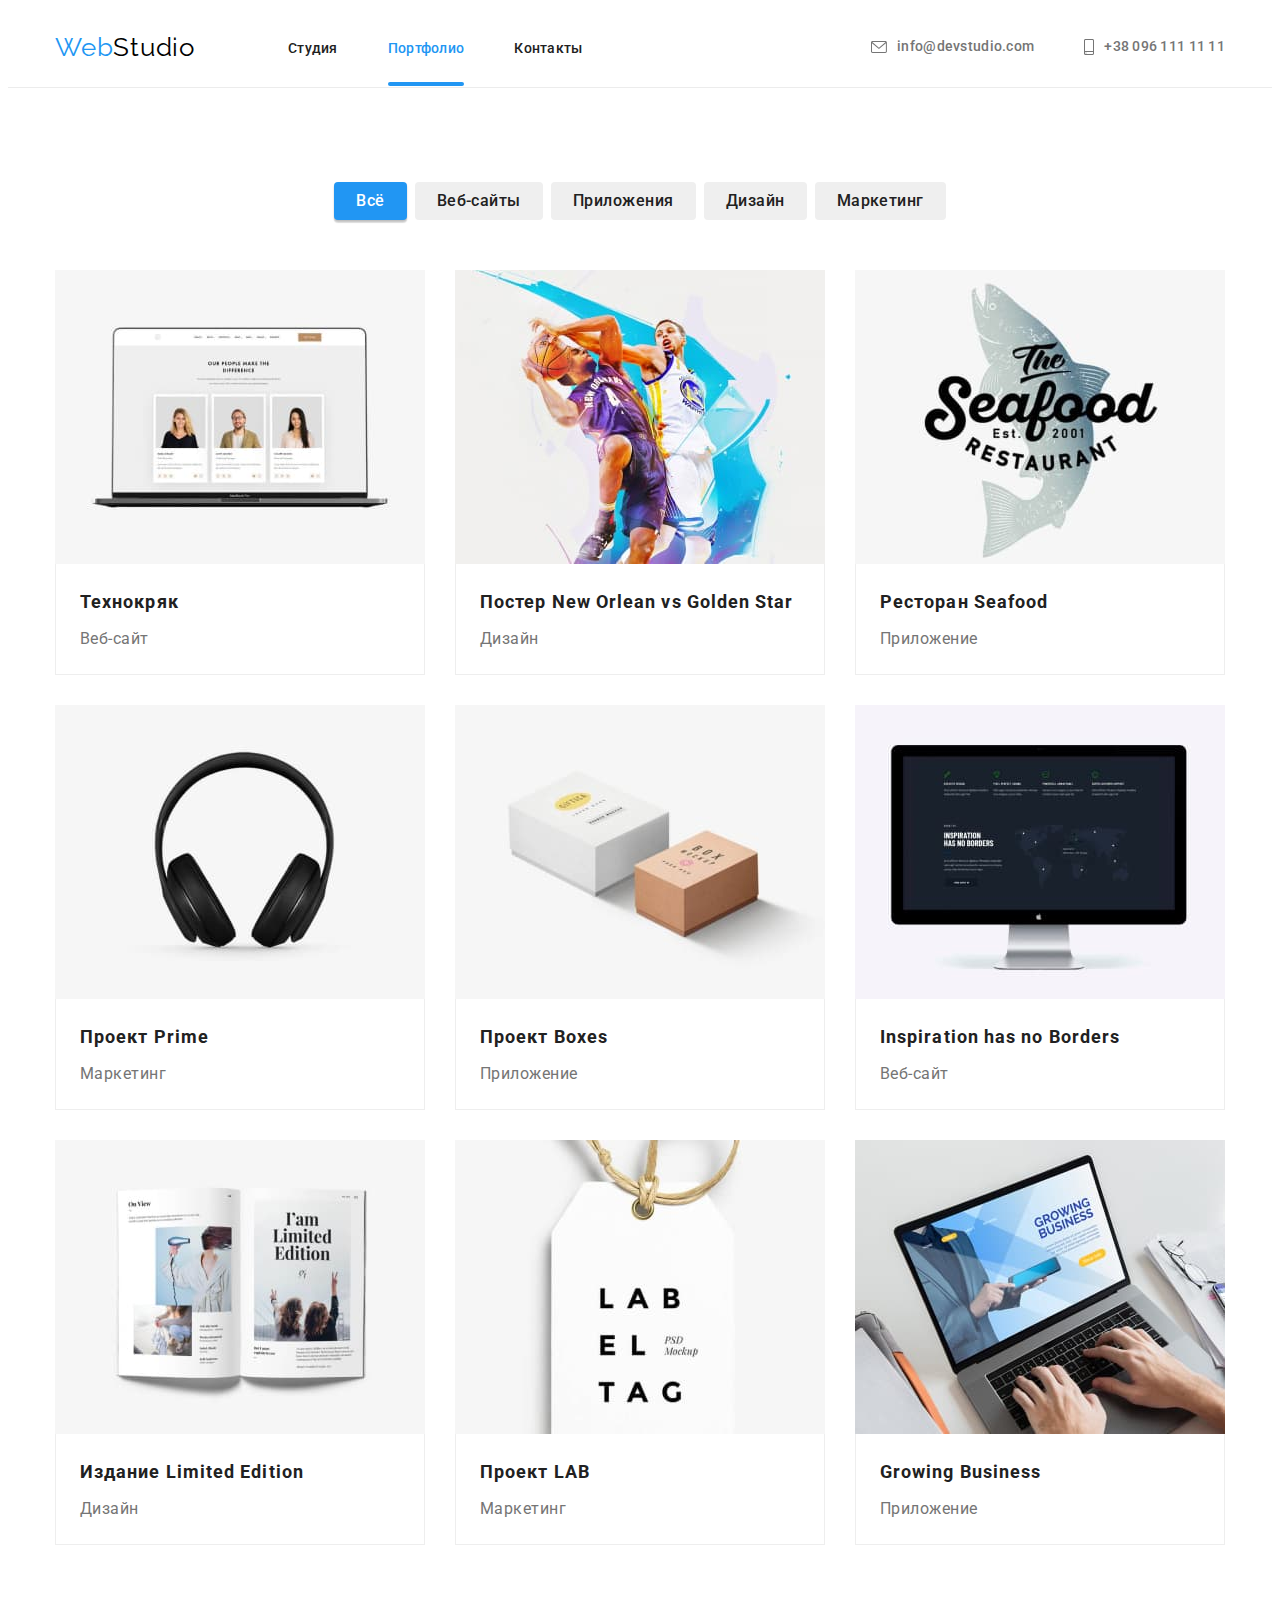
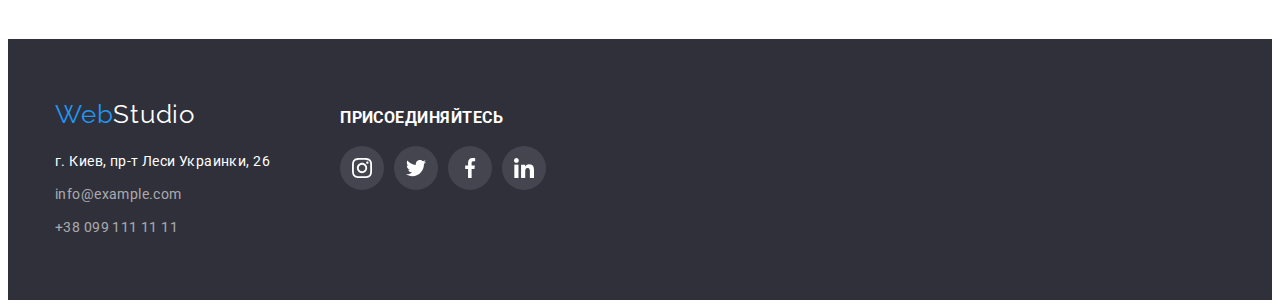
==== portfolio.html @ 41d82ba6 "add files from the previous task" ====
<!-- Вопросы легко найти введя в поиск: ????? (Всё что отмечено по другому - старые вопросы или личные комментарии)-->
<!DOCTYPE html>
<html lang="ru">
  <head>
    <meta charset="UTF-8" />
    <meta http-equiv="X-UA-Compatible" content="IE=edge" />
    <meta name="viewport" content="width=device-width, initial-scale=1.0" />
    <title>Студия</title>
    <link rel="preconnect" href="https://fonts.gstatic.com" />
    <link
      rel="stylesheet"
      href="https://fonts.googleapis.com/css2?family=Raleway:wght@700&family=Roboto:wght@400;500;700;900&display=swap"
    />
    <link
      rel="stylesheet"
      href="https://cdnjs.cloudflare.com/ajax/libs/modern-normalize/1.1.0/modern-normalize.min.css"
      integrity="sha512-wpPYUAdjBVSE4KJnH1VR1HeZfpl1ub8YT/NKx4PuQ5NmX2tKuGu6U/JRp5y+Y8XG2tV+wKQpNHVUX03MfMFn9Q=="
      crossorigin="anonymous"
      referrerpolicy="no-referrer"
    />
    <link rel="stylesheet" href="./css/styles.css" />
  </head>
  <body>
    <!-- header -->
    <header class="header">
      <div class="header-container container">
        <a class="logo" href="./index.html">Web<span class="logo-accent-header">Studio</span> </a>
        <!-- !!!Лого вне nav потому что в hw-08 nav будет скрыт display non!!! -->
        <nav class="nav">
          <ul class="list-nav-header">
            <li class="list-nav-header-item">
              <a class="link list-nav-header-item-link" href="./index.html">Студия</a>
            </li>
            <li class="list-nav-header-item">
              <a class="link list-nav-header-item-link current" href="./portfolio.html"
                >Портфолио</a
              >
            </li>
            <li class="list-nav-header-item">
              <a class="link list-nav-header-item-link" href="">Контакты</a>
            </li>
          </ul>
        </nav>
        <ul class="list-contacts-header">
          <li class="list-contacts-header-item">
            <a class="link list-contacts-header-item-link" href="mailto:info@devstudio.com">
              <svg class="envelope">
                <use href="./images/icons/icons.svg#icon-envelope"></use>
              </svg>
              info@devstudio.com</a
            >
          </li>
          <li class="list-contacts-header-item">
            <a class="link list-contacts-header-item-link" href="tel:+380961111111">
              <svg class="smartphone">
                <use href="./images/icons/icons.svg#icon-smartphone"></use>
              </svg>
              +38 096 111 11 11</a
            >
          </li>
        </ul>
      </div>
    </header>
    <!-- maim -->
    <main class="main">
      <!-- examples -->
      <section class="section-examples">
        <div class="container">
          <h2 class="title-section title-section-examples visually-hidden">Меню видов работ</h2>
          <ul class="list-section-examples-button">
            <li class="list-section-examples-button-item">
              <button class="button-section-examples current" type="button">Всё</button>
            </li>
            <li class="list-section-examples-button-item">
              <button class="button-section-examples" type="button">Веб-сайты</button>
            </li>
            <li class="list-section-examples-button-item">
              <button class="button-section-examples" type="button">Приложения</button>
            </li>
            <li class="list-section-examples-button-item">
              <button class="button-section-examples" type="button">Дизайн</button>
            </li>
            <li class="list-section-examples-button-item">
              <button class="button-section-examples" type="button">Маркетинг</button>
            </li>
          </ul>
          <ul class="list-section-examples-example">
            <li class="list-section-examples-example-item">
              <a class="list-section-examples-example-item-link" href="">
                <div class="list-section-examples-example-item-box-image">
                  <img
                    src="./images/portfolio.html/examples/tekhnokryak.jpg"
                    alt="Веб-сайт Технокряк открыт на ноутбуке"
                    width="370"
                    height="294"
                  />
                  <p class="list-section-examples-example-item-box-overlay-text">
                    Технокряк это современная площадка распространения коронавируса. Компании
                    используют эту платформу для цифрового шпионажа и атак на защищённые сервера
                    конкурентов.
                  </p>
                </div>
                <div class="list-section-examples-example-item-text">
                  <h3 class="list-section-examples-example-item-title">Технокряк</h3>
                  <p class="list-section-examples-example-item-description">Веб-сайт</p>
                </div>
              </a>
            </li>
            <li class="list-section-examples-example-item">
              <a class="list-section-examples-example-item-link" href="">
                <div class="list-section-examples-example-item-box-image">
                  <img
                    src="./images/portfolio.html/examples/poster-new-orlean-vs-golden-star.jpg"
                    alt="На постере изображены два играющих баскетболиста"
                    width="370"
                    height="294"
                  />
                  <p class="list-section-examples-example-item-box-overlay-text">
                    Технокряк это современная площадка распространения коронавируса. Компании
                    используют эту платформу для цифрового шпионажа и атак на защищённые сервера
                    конкурентов.
                  </p>
                </div>
                <div class="list-section-examples-example-item-text">
                  <h3 class="list-section-examples-example-item-title">
                    Постер New Orlean vs Golden Star
                  </h3>
                  <p class="list-section-examples-example-item-description">Дизайн</p>
                </div>
              </a>
            </li>
            <li class="list-section-examples-example-item">
              <a class="list-section-examples-example-item-link" href="">
                <div class="list-section-examples-example-item-box-image">
                  <img
                    src="./images/portfolio.html/examples/restoran-seafood.jpg"
                    alt="Логотип ресторана Seafood"
                    width="370"
                    height="294"
                  />
                  <p class="list-section-examples-example-item-box-overlay-text">
                    Технокряк это современная площадка распространения коронавируса. Компании
                    используют эту платформу для цифрового шпионажа и атак на защищённые сервера
                    конкурентов.
                  </p>
                </div>
                <div class="list-section-examples-example-item-text">
                  <h3 class="list-section-examples-example-item-title">Ресторан Seafood</h3>
                  <p class="list-section-examples-example-item-description">Приложение</p>
                </div>
              </a>
            </li>
            <li class="list-section-examples-example-item">
              <a class="list-section-examples-example-item-link" href="">
                <div class="list-section-examples-example-item-box-image">
                  <img
                    src="./images/portfolio.html/examples/proekt-prime.jpg"
                    alt="На логотипе изображены полнооазмерные наушники чёрного цвета "
                    width="370"
                    height="294"
                  />
                  <p class="list-section-examples-example-item-box-overlay-text">
                    Технокряк это современная площадка распространения коронавируса. Компании
                    используют эту платформу для цифрового шпионажа и атак на защищённые сервера
                    конкурентов.
                  </p>
                </div>
                <div class="list-section-examples-example-item-text">
                  <h3 class="list-section-examples-example-item-title">Проект Prime</h3>
                  <p class="list-section-examples-example-item-description">Маркетинг</p>
                </div>
              </a>
            </li>
            <li class="list-section-examples-example-item">
              <a class="list-section-examples-example-item-link" href="">
                <div class="list-section-examples-example-item-box-image">
                  <img
                    src="./images/portfolio.html/examples/proekt-boxes.jpg"
                    alt="На логотипе изображены две коробки с названем проекта"
                    width="370"
                    height="294"
                  />
                  <p class="list-section-examples-example-item-box-overlay-text">
                    Технокряк это современная площадка распространения коронавируса. Компании
                    используют эту платформу для цифрового шпионажа и атак на защищённые сервера
                    конкурентов.
                  </p>
                </div>
                <div class="list-section-examples-example-item-text">
                  <h3 class="list-section-examples-example-item-title">Проект Boxes</h3>
                  <p class="list-section-examples-example-item-description">Приложение</p>
                </div>
              </a>
            </li>
            <li class="list-section-examples-example-item">
              <a class="list-section-examples-example-item-link" href="">
                <div class="list-section-examples-example-item-box-image">
                  <img
                    src="./images/portfolio.html/examples/inspiration-has-no-borders.jpg"
                    alt="веб-сайт открыт на большом мониторе"
                    width="370"
                    height="294"
                  />
                  <p class="list-section-examples-example-item-box-overlay-text">
                    Технокряк это современная площадка распространения коронавируса. Компании
                    используют эту платформу для цифрового шпионажа и атак на защищённые сервера
                    конкурентов.
                  </p>
                </div>
                <div class="list-section-examples-example-item-text">
                  <h3 class="list-section-examples-example-item-title">
                    Inspiration has no Borders
                  </h3>
                  <p class="list-section-examples-example-item-description">Веб-сайт</p>
                </div>
              </a>
            </li>
            <li class="list-section-examples-example-item">
              <a class="list-section-examples-example-item-link" href="">
                <div class="list-section-examples-example-item-box-image">
                  <img
                    src="./images/portfolio.html/examples/izdaniye-limited-edition.jpg"
                    alt="фотография раскрытого журнала"
                    width="370"
                    height="294"
                  />
                  <p class="list-section-examples-example-item-box-overlay-text">
                    Технокряк это современная площадка распространения коронавируса. Компании
                    используют эту платформу для цифрового шпионажа и атак на защищённые сервера
                    конкурентов.
                  </p>
                </div>
                <div class="list-section-examples-example-item-text">
                  <h3 class="list-section-examples-example-item-title">Издание Limited Edition</h3>
                  <p class="list-section-examples-example-item-description">Дизайн</p>
                </div>
              </a>
            </li>
            <li class="list-section-examples-example-item">
              <a class="list-section-examples-example-item-link" href="">
                <div class="list-section-examples-example-item-box-image">
                  <img
                    src="./images/portfolio.html/examples/proekt-lab.jpg"
                    alt="логотип проекта на бирке"
                    width="370"
                    height="294"
                  />
                  <p class="list-section-examples-example-item-box-overlay-text">
                    Технокряк это современная площадка распространения коронавируса. Компании
                    используют эту платформу для цифрового шпионажа и атак на защищённые сервера
                    конкурентов.
                  </p>
                </div>
                <div class="list-section-examples-example-item-text">
                  <h3 class="list-section-examples-example-item-title">Проект LAB</h3>
                  <p class="list-section-examples-example-item-description">Маркетинг</p>
                </div>
              </a>
            </li>
            <li class="list-section-examples-example-item">
              <a class="list-section-examples-example-item-link" href="">
                <div class="list-section-examples-example-item-box-image">
                  <img
                    src="./images/portfolio.html/examples/growing-business.jpg"
                    alt="человек работает в приложении на ноутбуке"
                    width="370"
                    height="294"
                  />
                  <p class="list-section-examples-example-item-box-overlay-text">
                    Технокряк это современная площадка распространения коронавируса. Компании
                    используют эту платформу для цифрового шпионажа и атак на защищённые сервера
                    конкурентов.
                  </p>
                </div>
                <div class="list-section-examples-example-item-text">
                  <h3 class="list-section-examples-example-item-title">Growing Business</h3>
                  <p class="list-section-examples-example-item-description">Приложение</p>
                </div>
              </a>
            </li>
          </ul>
        </div>
      </section>
    </main>
    <!-- footer -->
    <footer class="footer">
      <div class="footer-container container">
        <div class="footer-logo-adrress">
          <a class="logo link" href="./index.html"
            >Web<span class="logo-accent-footer">Studio</span></a
          >
          <address class="address">
            <ul class="list-address">
              <li class="list-address-item">
                <a
                  class="link link-contacts-footer-address"
                  href="https://goo.gl/maps/VducrsW37EZ99G4x5"
                  target="_blank"
                  rel="noopener noreferrer"
                  >г. Киев, пр-т Леси Украинки, 26</a
                >
                <!-- Prettier неудобно разрывает теги (например </a> на двух предыдущих строчках). Так и должно быть или лучше изменить настройки самого Prettier? -->
              </li>
              <li class="list-address-item">
                <a class="link link-contacts-footer" href="mailto:info@example.com"
                  >info@example.com</a
                >
              </li>
              <li class="list-address-item">
                <a class="link link-contacts-footer" href="tel:+380991111111">+38 099 111 11 11</a>
              </li>
            </ul>
          </address>
        </div>
        <div class="footer-join">
          <p class="footer-join-title">присоединяйтесь</p>
          <ul class="footer-join-list-link-social">
            <li class="footer-join-list-link-social-item">
              <a class="footer-join-list-link-social-link" href="">
                <svg class="footer-join-list-link-social-icon footer-join-icon-instagram">
                  <use href="./images/icons/icons.svg#icon-instagram"></use>
                </svg>
              </a>
            </li>
            <li class="footer-join-list-link-social-item">
              <a class="footer-join-list-link-social-link" href="">
                <svg class="footer-join-list-link-social-icon footer-join-icon-twitter">
                  <use href="./images/icons/icons.svg#icon-twitter"></use>
                </svg>
              </a>
            </li>
            <li class="footer-join-list-link-social-item">
              <a class="footer-join-list-link-social-link" href="">
                <svg class="footer-join-list-link-social-icon footer-join-icon-facebook">
                  <use href="./images/icons/icons.svg#icon-facebook"></use>
                </svg>
              </a>
            </li>
            <li class="footer-join-list-link-social-item">
              <a class="footer-join-list-link-social-link" href="">
                <svg class="footer-join-list-link-social-icon footer-join-icon-linkedin">
                  <use href="./images/icons/icons.svg#icon-linkedin"></use>
                </svg>
              </a>
            </li>
          </ul>
        </div>
      </div>
    </footer>
  </body>
</html>
<!-- Q&A history -->
---- css/styles.css ----
/* Вопросы легко найти введя в поиск: ????? (Всё что отмечено по другому - старые вопросы или личные комментарии) */
:root {
  --font-family-primary: 'Roboto', sans-serif;
  --font-family-secondary: 'Raleway', sans-serif;
  --color-main: #757575;
  --color-white-primary: #ffffff;
  --color-white-secondary: rgba(255, 255, 255, 0.6);
  --color-dark-primary: #212121;
  --color-accent-primary: #2196f3;
  --color-accent-secondary: #000000;
  --color-background-primary: #2f303a;
  --color-background-secondary: #f5f4fa;
  --color-icon-primary: #afb1b8;
  --color-overlay-primary: rgba(47, 48, 58, 0.4);
  --color-overlay-secondary: rgba(47, 48, 58, 0.8);
  --color-overlay-example-card: rgba(33, 150, 243, 0.9);
  --shadow-section-examples-example-item: 0px 1px 1px rgba(0, 0, 0, 0.12),
    0px 4px 4px rgba(0, 0, 0, 0.06), 1px 4px 6px rgba(0, 0, 0, 0.16);
  --shadow-section-examples-example-item-hover: 0px 1px 1px rgba(0, 0, 0, 0.12),
    0px 4px 4px rgba(0, 0, 0, 0.06), 1px 4px 6px rgba(0, 0, 0, 0.16);
  --shadow-section-hero-button: 0px 3px 1px rgba(0, 0, 0, 0.1), 0px 1px 2px rgba(0, 0, 0, 0.08),
    0px 2px 2px rgba(0, 0, 0, 0.12);
  --shadow-modal: 0px 1px 3px rgba(0, 0, 0, 0.12), 0px 1px 1px rgba(0, 0, 0, 0.14),
    0px 2px 1px rgba(0, 0, 0, 0.2);
  --timing-function: cubic-bezier(0.4, 0, 0.2, 1);
}
/* body */
body {
  font-family: var(--font-family-primary), sans-serif;
  color: var(--color-main);
  background-color: var(--color-white-primary);
}
*,
*::before,
*::after {
  box-sizing: border-box;
}
h1,
h2,
h3,
h4,
h5,
h6,
p {
  margin-top: 0;
  margin-bottom: 0;
}
a {
  text-decoration: none;
}
ul,
ol {
  list-style: none;
  margin: 0;
  padding: 0;
}
img {
  display: block;
}
.link {
  text-decoration: none;
  color: inherit;
}

.list {
  list-style: none;
}
.visually-hidden {
  position: absolute;
  width: 1px;
  height: 1px;
  margin: -1px;
  border: 0;
  padding: 0;

  white-space: nowrap;
  clip-path: inset(100%);
  clip: rect(0 0 0 0);
  overflow: hidden;
}
.container {
  width: 1200px;
  padding-left: 15px;
  padding-right: 15px;
  /* padding: 0 15px; */
  margin-left: auto;
  margin-right: auto;
  /* margin: 0 auto; */
}

/* header */
.header {
  border-bottom: 1px solid #ececec;
  padding-top: 24px;
  padding-bottom: 24px;
}
.header-container {
  display: flex;
  align-items: center;
}

.logo {
  font-family: var(--font-family-secondary);
  font-size: 26px;
  line-height: 1.19;
  letter-spacing: 0.03em;
  color: var(--color-accent-primary);
}
.logo-accent-header {
  color: var(--color-accent-secondary);
}
.header .logo {
  margin-right: 93px;
}
.nav {
  display: flex;
  align-items: center;
}
.list-nav-header {
  display: flex;
}
.list-nav-header-item {
  position: relative;
}
.list-nav-header-item:not(:last-child) {
  margin-right: 50px;
}
.list-nav-header-item-link {
  font-weight: 500;
  font-size: 14px;
  line-height: 1.14;
  letter-spacing: 0.02em;
  color: var(--color-dark-primary);
  transition: color 250ms var(--timing-function);
}
.list-nav-header-item-link:hover,
.list-nav-header-item-link:focus,
.list-nav-header-item-link.current {
  color: var(--color-accent-primary);
  transition: color 250ms var(--timing-function);
}
.list-nav-header-item-link.current::after {
  content: '';
  display: block;
  justify-content: center;
  position: absolute;
  top: 44px;
  width: 100%;
  height: 4px;
  border-radius: 2px;
  background-color: var(--color-accent-primary);
}
.list-contacts-header {
  display: flex;
  margin-left: auto;
}
.list-contacts-header-item:not(:last-child) {
  margin-right: 50px;
}
.list-contacts-header-item-link {
  display: flex;
  align-items: center;
  font-weight: 500;
  font-size: 14px;
  line-height: 1.14;
  letter-spacing: 0.02em;
  color: var(--color-main);
  transition: color 250ms var(--timing-function);
}
.list-contacts-header-item-link:hover,
.list-contacts-header-item-link:focus,
.list-contacts-header-item-link:hover,
.list-contacts-header-item-link:focus {
  color: var(--color-accent-primary);
  transition: color 250ms var(--timing-function);
}
.envelope {
  width: 16px;
  height: 12px;
  margin-right: 10px;
  fill: var(--color-main);
  transition: fill 250ms var(--timing-function);
}
.smartphone {
  width: 10px;
  height: 16px;
  margin-right: 10px;
  color: var(--color-main);
  fill: var(--color-main);
  transition: fill 250ms var(--timing-function);
}
.list-contacts-header-item-link:hover .envelope,
.list-contacts-header-item-link:focus .envelope,
.list-contacts-header-item-link:hover .smartphone,
.list-contacts-header-item-link:focus .smartphone {
  fill: var(--color-accent-primary);
  transition: color 250ms var(--timing-function);
}

/* main */
/* hero */
.section-hero {
  background-color: var(--color-background-primary);
  max-width: 1600px;
  margin: 0 auto;
  padding: 200px 0;
  text-align: center;

  background-size: cover;
  background-position: center;
  background-repeat: no-repeat;
  background-image: linear-gradient(var(--color-overlay-primary), var(--color-overlay-primary)),
    url(../images/index.html/hero/hero-background.jpg);
}
.title-section-hero {
  font-weight: 900;
  font-size: 44px;
  line-height: 1.36;
  letter-spacing: 0.06em;
  text-transform: uppercase;
  /*   text-align: center; */
  color: var(--color-white-primary);
  width: 696px;
  text-align: center;
  margin: 0 auto;
  margin-bottom: 30px;
}
.button-section-hero {
  font-family: inherit;
  font-weight: 700;
  font-size: 16px;
  line-height: 1.88;
  letter-spacing: 0.06em;
  background-color: var(--color-accent-primary);
  color: var(--color-white-primary);
  cursor: pointer;
  border: none;
  border-radius: 4px;
  padding: 10px 32px;
  box-shadow: var(--shadow-section-hero-button);
  border-radius: 4px;
}
/* advantages */
.section-advantages {
  padding: 94px 0;
}
.list-section-advantages {
  display: flex;
}
.list-section-advantages-item {
  width: 270px;
}
.list-section-advantages-item:not(:last-child) {
  margin-right: 30px;
}
.list-section-advantages-item-icon-background {
  display: flex;
  justify-content: center;
  align-items: center;
  height: 120px;
  margin-bottom: 30px;
  background-color: var(--color-background-secondary);
  border-radius: 4px;
}
.list-section-advantages-item-icon {
  width: 70px;
  height: 70px;
}
.list-section-advantages-item-title {
  font-size: 14px;
  /* !!! Возможно нужно будет вписать font-weight после сброса !!!*/
  line-height: 1.14;
  text-transform: uppercase;
  color: var(--color-dark-primary);
  margin-bottom: 10px;
}
.list-section-advantages-item-description {
  font-size: 14px;
  line-height: 1.71;
  letter-spacing: 0.03em;
  color: var(--color-main);
}
/* activities */
.section-activities {
  padding-bottom: 94px;
}
.title-section {
  font-weight: 700;
  font-size: 36px;
  line-height: 1.17;
  letter-spacing: 0.03em;
  color: var(--color-dark-primary);
  text-align: center;
  margin-bottom: 50px;
}
.list-section-activities {
  display: flex;
  justify-content: center;
}
.list-section-activities-item {
  position: relative;
}
.list-section-activities-item:not(:last-child) {
  margin-right: 30px;
}
.activities-description {
  position: absolute;
  bottom: 0;
  width: 100%;
  height: 70px;
  background-color: var(--color-overlay-secondary);
}
.activities-title {
  padding-top: 27px;
  padding-bottom: 27px;
  font-weight: 700;
  line-height: 1.14;
  text-align: center;
  letter-spacing: 0.03em;
  text-transform: uppercase;
  color: var(--color-white-primary);
}
/* team */
.section-team {
  padding: 94px 0;
  background-color: var(--color-background-secondary);
}
.list-section-team {
  display: flex;
}
.list-section-team-item {
  background: #ffffff;
  box-shadow: 0px 1px 3px rgba(0, 0, 0, 0.12), 0px 1px 1px rgba(0, 0, 0, 0.14),
    0px 2px 1px rgba(0, 0, 0, 0.2);
  border-radius: 0px 0px 4px 4px;
}
.list-section-team-item:not(:last-child) {
  margin-right: 30px;
}
.list-section-team-item-text {
  text-align: center;
  padding: 30px 32px;
}
.list-section-team-item-title {
  font-weight: 500;
  font-size: 16px;
  line-height: 1.19;
  letter-spacing: 0.03em;
  color: var(--color-dark-primary);
  margin-bottom: 10px;
}
.list-section-team-item-description {
  line-height: 1.19;
  font-size: 14px;
  letter-spacing: 0.03em;
  margin-bottom: 16px;
}
.list-link-social {
  display: flex;
  justify-content: center;
  align-items: center;
}
.link-social {
  display: flex;
  justify-content: center;
  align-items: center;
  width: 44px;
  height: 44px;
  border-radius: 50%;
  fill: var(--color-icon-primary);
  transition: fill 250ms var(--timing-function), background-color 250ms var(--timing-function);
}
.link-social:hover,
.link-social:focus {
  fill: var(--color-white-primary);
  background-color: var(--color-accent-primary);
  transition: color 250ms var(--timing-function);
}
.link-social-item:not(:last-child) {
  margin-right: 10px;
}
/* сlients */
.section-clients {
  padding-top: 94px;
  padding-bottom: 94px;
}
.list-section-сlients {
  display: flex;
  justify-content: space-between;
  align-items: center;
}
.list-section-сlients-item {
  width: 170px;
  height: 92px;
}
.list-section-сlients-item-link {
  display: flex;
  align-items: center;
  justify-content: center;
  width: inherit;
  height: inherit;
  border: 1px solid var(--color-icon-primary);
  border-radius: 4px;
  transition: border 250ms var(--timing-function), fill 250ms var(--timing-function);
}
.list-section-сlients-item-link:hover,
.list-section-сlients-item-link:focus {
  border: 1px solid var(--color-accent-primary);
  fill: var(--color-accent-primary);
  transition: color 250ms var(--timing-function);
}
.icon-ya-co {
  width: 41px;
  height: 46.7px;
}
.icon-company-tag-line-here {
  width: 40px;
  height: 52px;
}
.icon-company {
  width: 43.46px;
  height: 41.18px;
}
.icon-foster-peters {
  width: 84.44px;
  height: 40.62px;
}
.icon-brand {
  width: 62.54px;
  height: 45.43px;
}
.icon-company-tag-line {
  width: 93.79px;
  height: 43.93px;
}
.list-section-сlients-item-link:hover .client-icon,
.list-section-сlients-item-link:focus .client-icon {
  fill: var(--color-accent-primary);
  transition: color 250ms var(--timing-function);
}
.client-icon {
  fill: var(--color-icon-primary);
  transition: fill 250ms var(--timing-function);
}
/* portfolio.html */
/* examples */
.section-examples {
  padding: 94px 0;
}
.button-section-examples {
  font-family: inherit;
  font-weight: 500;
  font-size: 16px;
  line-height: 1.62;
  letter-spacing: 0.03em;
  color: var(--color-dark-primary);
  cursor: pointer;
  border: none;
  border-radius: 4px;
  padding: 6px 22px;
  transition: color 250ms var(--timing-function), background-color 250ms var(--timing-function),
    box-shadow 250ms var(--timing-function);
}
.button-section-examples:hover,
.button-section-examples:focus,
.button-section-examples.current {
  background-color: var(--color-accent-primary);
  color: var(--color-white-primary);
  box-shadow: 0px 3px 1px rgba(0, 0, 0, 0.1), 0px 1px 2px rgba(0, 0, 0, 0.08),
    0px 2px 2px rgba(0, 0, 0, 0.12);
  border-radius: 4px;
  transition: color 250ms var(--timing-function);
}
.list-section-examples-button {
  display: flex;
  justify-content: center;
  margin-bottom: 50px;
}
.list-section-examples-button-item:not(:last-child) {
  margin-right: 8px;
}
.list-section-examples-example {
  display: flex;
  flex-wrap: wrap;
  margin-left: -30px;
  margin-top: -30px;
}
.list-section-examples-example-item {
  margin-left: 30px;
  margin-top: 30px;
  flex-basis: calc(100% / 3 - 30px);
}
.list-section-examples-example-item-link {
  display: block;
  transition: box-shadow 250ms var(--timing-function);
}
.list-section-examples-example-item-link:hover,
.list-section-examples-example-item-link:focus {
  box-shadow: var(--shadow-section-examples-example-item-hover);
  transition: color 250ms var(--timing-function);
}
.list-section-examples-example-item-link:hover .list-section-examples-example-item-box-overlay-text,
.list-section-examples-example-item-link:focus
  .list-section-examples-example-item-box-overlay-text {
  transform: translateY(0);
}
.list-section-examples-example-item-box-image {
  position: relative;
  overflow: hidden;
}
.list-section-examples-example-item-box-overlay-text {
  display: block;
  position: absolute;
  bottom: 0;
  width: 100%;
  height: 100%;
  padding: 62px 24px;
  overflow: auto;

  font-size: 18px;
  line-height: 1.56;
  letter-spacing: 0.03em;
  color: var(--color-white-primary);
  background-color: var(--color-overlay-example-card);
  transform: translateY(100%);
  transition: transform 250ms var(--timing-function);
}
.list-section-examples-example-item-text {
  padding: 20px 24px;
  border: 1px solid #eeeeee;
  border-top: none;
}
.list-section-examples-example-item-title {
  font-size: 18px;
  font-weight: 700;
  line-height: 2;
  letter-spacing: 0.06em;
  color: var(--color-dark-primary);
  margin-bottom: 4px;
}
.list-section-examples-example-item-description {
  font-size: 16px;
  line-height: 1.88;
  letter-spacing: 0.03em;
  color: var(--color-main);
}
/* footer */
.footer {
  background-color: var(--color-background-primary);
  padding-top: 60px;
  padding-bottom: 60px;
}
.footer-container {
  display: flex;
  align-items: baseline;
}
.footer .logo {
  display: inline-block;
  margin-bottom: 20px;
}
.logo-accent-footer {
  color: var(--color-white-primary);
}
.address {
  font-style: normal;
  font-weight: 400;
  font-size: 14px;
  line-height: 1.71;
  letter-spacing: 0.03em;
}
.list-address-item:not(:last-child) {
  margin-bottom: 9px;
}
.link-contacts-footer-address {
  color: var(--color-white-primary);
  transition: color 250ms var(--timing-function);
}
.link-contacts-footer {
  color: var(--color-white-secondary);
}
.link-contacts-footer-address:hover,
.link-contacts-footer-address:focus,
.link-contacts-footer:hover,
.link-contacts-footer:focus {
  color: var(--color-accent-primary);
  transition: color 250ms var(--timing-function);
}
.footer-join {
  margin-left: 70px;
}
.footer-join-title {
  margin-bottom: 20px;
  font-weight: 700;
  line-height: 16px;
  letter-spacing: 0.03em;
  text-transform: uppercase;
  color: var(--color-white-primary);
}
.footer-join-list-link-social {
  display: flex;
  align-items: center;
}
.footer-join-list-link-social-item:not(:last-child) {
  margin-right: 10px;
}
.footer-join-list-link-social-link {
  display: flex;
  justify-content: center;
  align-items: center;
  width: 44px;
  height: 44px;
  border-radius: 50%;
  background-color: rgba(255, 255, 255, 0.1);
  transition: background-color 250ms var(--timing-function);
}
.footer-join-list-link-social-link:hover,
.footer-join-list-link-social-link:focus {
  background-color: var(--color-accent-primary);
  transition: color 250ms var(--timing-function);
}
.footer-join-list-link-social-icon {
  width: 20px;
  height: 20px;
  fill: var(--color-white-primary);
}
/* modal */
.backdrop {
  position: fixed;
  top: 0;
  left: 0;
  width: 100vw;
  height: 100vh;

  background-color: rgba(0, 0, 0, 0.2);
  transition: opacity 250ms var(--timing-function), visibility 250ms var(--timing-function);
}

.modal {
  position: absolute;
  top: 50%;
  left: 50%;
  width: 528px;
  height: 580px;
  background-color: var(--color-white-primary);
  box-shadow: var(--shadow-modal);
  border-radius: 4px;
  transform: translate(-50%, -50%) scale(1);
  transition: transform 250ms var(--timing-function);
}

.backdrop.is-hidden .modal {
  transform: translate(-50%, -50%) scale(0.7);
}
.backdrop.is-hidden {
  opacity: 0;
  visibility: hidden;
  pointer-events: none;
}
.button-close {
  position: absolute;
  top: 8px;
  right: 8px;
  display: flex;
  align-items: center;
  justify-content: center;

  width: 30px;
  height: 30px;
  padding: 0;

  background-color: var(--color-white-primary);
  border: 1px solid rgba(0, 0, 0, 0.1);
  border-radius: 50%;
  cursor: pointer;
}
/* Q&A history
Нужно ли использовать сброс:
a{text-decoration:none;} ul{list-style:none;}?
Или во втором ДЗ ссылки и списки могут оставаться со стандартными декоративными элементами?
Какие глобальные стили применяют к body?
Правильно ли прописано? «B1» Допускается глобальный сброс стилей по селектору тега для элементов <h1>...<h6>, <p> и <ul>*/ ;
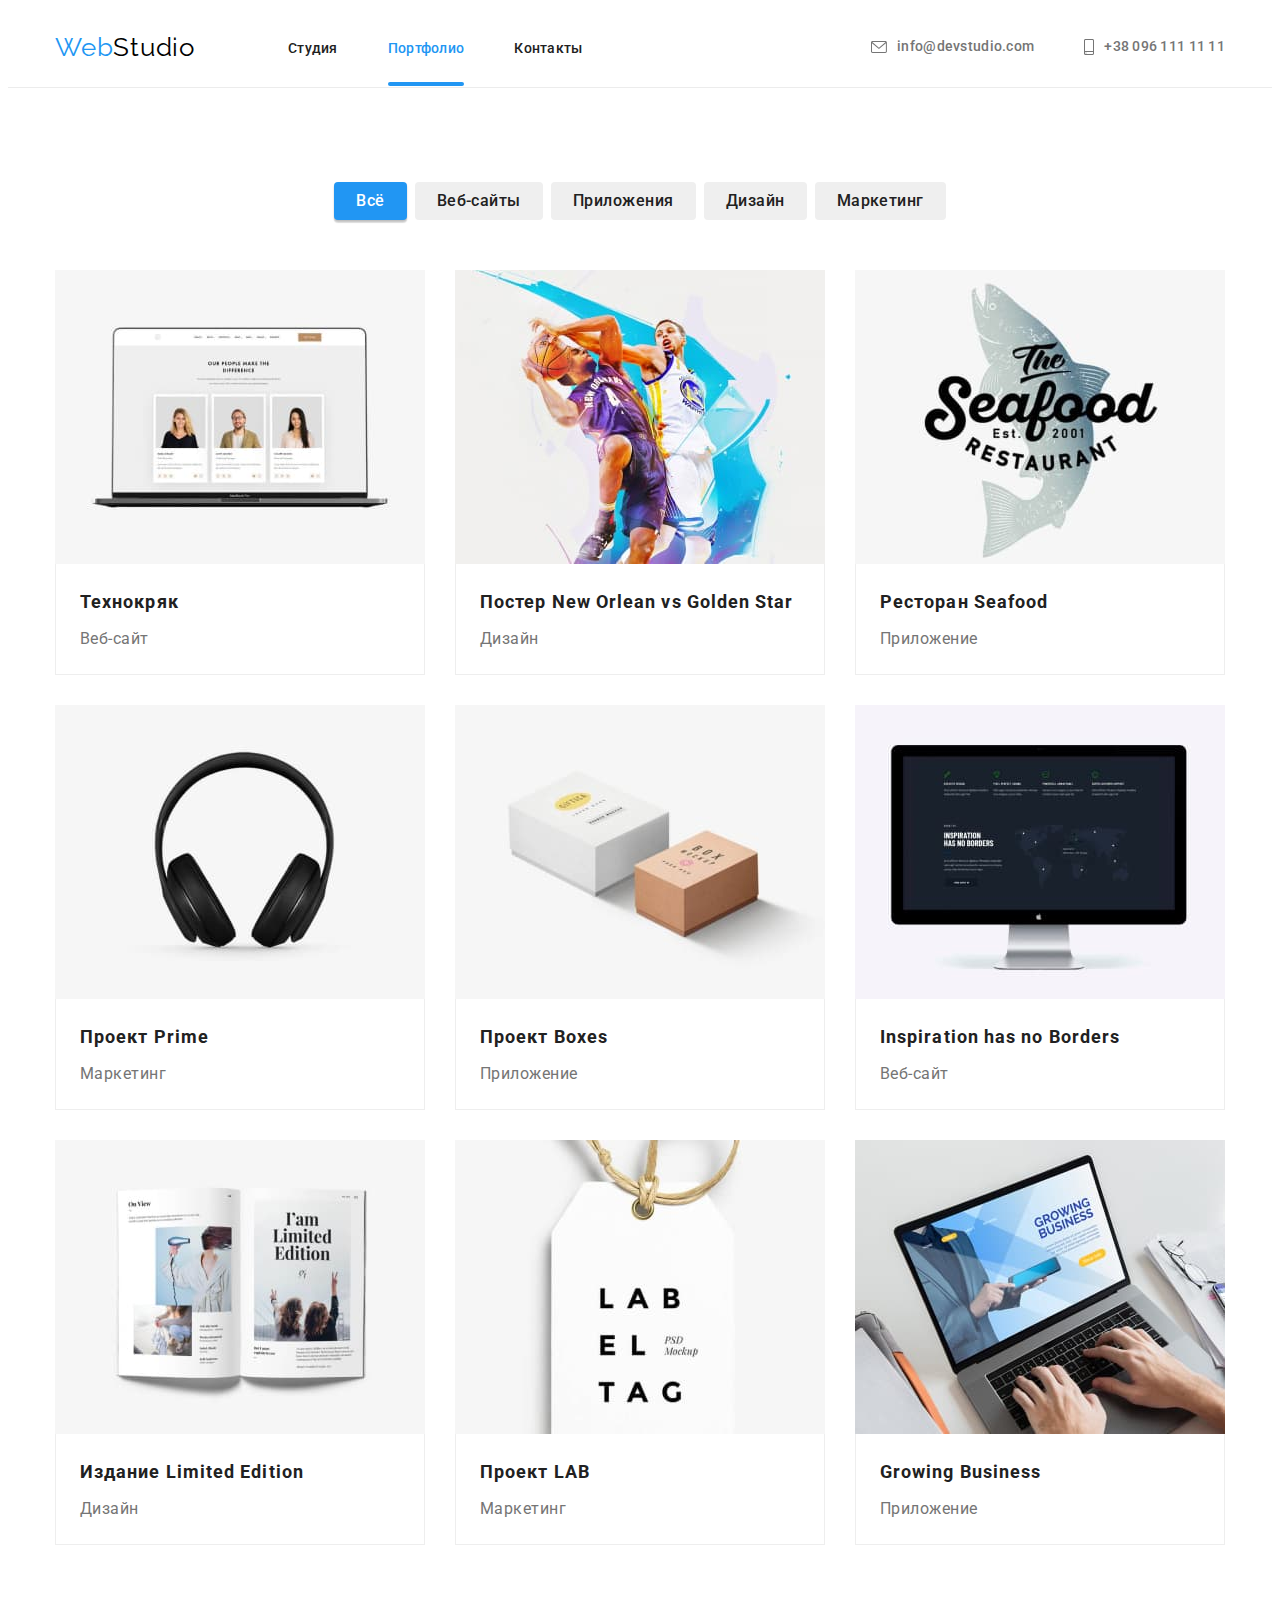
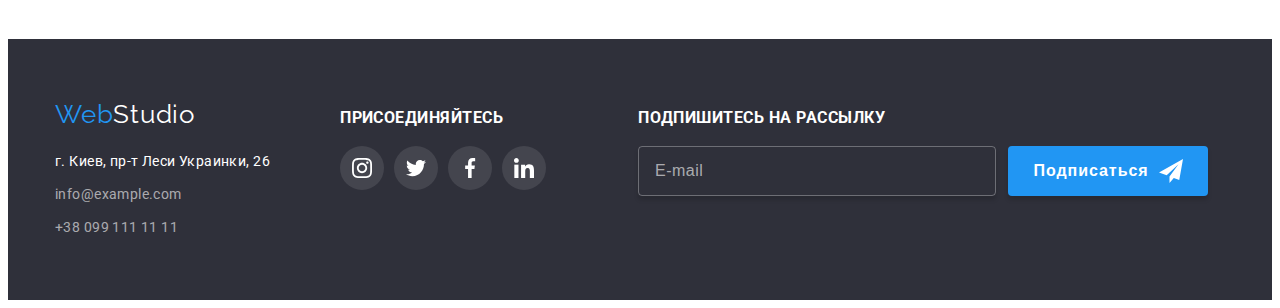
==== commit daeb4cb1: "modal window, forms" ====
--- a/portfolio.html
+++ b/portfolio.html
@@ -24,15 +24,21 @@
     <!-- header -->
     <header class="header">
       <div class="header-container container">
-        <a class="logo" href="./index.html">Web<span class="logo-accent-header">Studio</span> </a>
+        <a class="logo" href="./index.html"
+          >Web<span class="logo-accent-header">Studio</span>
+        </a>
         <!-- !!!Лого вне nav потому что в hw-08 nav будет скрыт display non!!! -->
         <nav class="nav">
           <ul class="list-nav-header">
             <li class="list-nav-header-item">
-              <a class="link list-nav-header-item-link" href="./index.html">Студия</a>
+              <a class="link list-nav-header-item-link" href="./index.html"
+                >Студия</a
+              >
             </li>
             <li class="list-nav-header-item">
-              <a class="link list-nav-header-item-link current" href="./portfolio.html"
+              <a
+                class="link list-nav-header-item-link current"
+                href="./portfolio.html"
                 >Портфолио</a
               >
             </li>
@@ -43,7 +49,10 @@
         </nav>
         <ul class="list-contacts-header">
           <li class="list-contacts-header-item">
-            <a class="link list-contacts-header-item-link" href="mailto:info@devstudio.com">
+            <a
+              class="link list-contacts-header-item-link"
+              href="mailto:info@devstudio.com"
+            >
               <svg class="envelope">
                 <use href="./images/icons/icons.svg#icon-envelope"></use>
               </svg>
@@ -51,7 +60,10 @@
             >
           </li>
           <li class="list-contacts-header-item">
-            <a class="link list-contacts-header-item-link" href="tel:+380961111111">
+            <a
+              class="link list-contacts-header-item-link"
+              href="tel:+380961111111"
+            >
               <svg class="smartphone">
                 <use href="./images/icons/icons.svg#icon-smartphone"></use>
               </svg>
@@ -66,22 +78,34 @@
       <!-- examples -->
       <section class="section-examples">
         <div class="container">
-          <h2 class="title-section title-section-examples visually-hidden">Меню видов работ</h2>
+          <h2 class="title-section title-section-examples visually-hidden">
+            Меню видов работ
+          </h2>
           <ul class="list-section-examples-button">
             <li class="list-section-examples-button-item">
-              <button class="button-section-examples current" type="button">Всё</button>
+              <button class="button-section-examples current" type="button">
+                Всё
+              </button>
             </li>
             <li class="list-section-examples-button-item">
-              <button class="button-section-examples" type="button">Веб-сайты</button>
+              <button class="button-section-examples" type="button">
+                Веб-сайты
+              </button>
             </li>
             <li class="list-section-examples-button-item">
-              <button class="button-section-examples" type="button">Приложения</button>
+              <button class="button-section-examples" type="button">
+                Приложения
+              </button>
             </li>
             <li class="list-section-examples-button-item">
-              <button class="button-section-examples" type="button">Дизайн</button>
+              <button class="button-section-examples" type="button">
+                Дизайн
+              </button>
             </li>
             <li class="list-section-examples-button-item">
-              <button class="button-section-examples" type="button">Маркетинг</button>
+              <button class="button-section-examples" type="button">
+                Маркетинг
+              </button>
             </li>
           </ul>
           <ul class="list-section-examples-example">
@@ -94,15 +118,21 @@
                     width="370"
                     height="294"
                   />
-                  <p class="list-section-examples-example-item-box-overlay-text">
-                    Технокряк это современная площадка распространения коронавируса. Компании
-                    используют эту платформу для цифрового шпионажа и атак на защищённые сервера
-                    конкурентов.
-                  </p>
-                </div>
-                <div class="list-section-examples-example-item-text">
-                  <h3 class="list-section-examples-example-item-title">Технокряк</h3>
-                  <p class="list-section-examples-example-item-description">Веб-сайт</p>
+                  <p
+                    class="list-section-examples-example-item-box-overlay-text"
+                  >
+                    Технокряк это современная площадка распространения
+                    коронавируса. Компании используют эту платформу для
+                    цифрового шпионажа и атак на защищённые сервера конкурентов.
+                  </p>
+                </div>
+                <div class="list-section-examples-example-item-text">
+                  <h3 class="list-section-examples-example-item-title">
+                    Технокряк
+                  </h3>
+                  <p class="list-section-examples-example-item-description">
+                    Веб-сайт
+                  </p>
                 </div>
               </a>
             </li>
@@ -115,17 +145,21 @@
                     width="370"
                     height="294"
                   />
-                  <p class="list-section-examples-example-item-box-overlay-text">
-                    Технокряк это современная площадка распространения коронавируса. Компании
-                    используют эту платформу для цифрового шпионажа и атак на защищённые сервера
-                    конкурентов.
+                  <p
+                    class="list-section-examples-example-item-box-overlay-text"
+                  >
+                    Технокряк это современная площадка распространения
+                    коронавируса. Компании используют эту платформу для
+                    цифрового шпионажа и атак на защищённые сервера конкурентов.
                   </p>
                 </div>
                 <div class="list-section-examples-example-item-text">
                   <h3 class="list-section-examples-example-item-title">
                     Постер New Orlean vs Golden Star
                   </h3>
-                  <p class="list-section-examples-example-item-description">Дизайн</p>
+                  <p class="list-section-examples-example-item-description">
+                    Дизайн
+                  </p>
                 </div>
               </a>
             </li>
@@ -138,15 +172,21 @@
                     width="370"
                     height="294"
                   />
-                  <p class="list-section-examples-example-item-box-overlay-text">
-                    Технокряк это современная площадка распространения коронавируса. Компании
-                    используют эту платформу для цифрового шпионажа и атак на защищённые сервера
-                    конкурентов.
-                  </p>
-                </div>
-                <div class="list-section-examples-example-item-text">
-                  <h3 class="list-section-examples-example-item-title">Ресторан Seafood</h3>
-                  <p class="list-section-examples-example-item-description">Приложение</p>
+                  <p
+                    class="list-section-examples-example-item-box-overlay-text"
+                  >
+                    Технокряк это современная площадка распространения
+                    коронавируса. Компании используют эту платформу для
+                    цифрового шпионажа и атак на защищённые сервера конкурентов.
+                  </p>
+                </div>
+                <div class="list-section-examples-example-item-text">
+                  <h3 class="list-section-examples-example-item-title">
+                    Ресторан Seafood
+                  </h3>
+                  <p class="list-section-examples-example-item-description">
+                    Приложение
+                  </p>
                 </div>
               </a>
             </li>
@@ -159,15 +199,21 @@
                     width="370"
                     height="294"
                   />
-                  <p class="list-section-examples-example-item-box-overlay-text">
-                    Технокряк это современная площадка распространения коронавируса. Компании
-                    используют эту платформу для цифрового шпионажа и атак на защищённые сервера
-                    конкурентов.
-                  </p>
-                </div>
-                <div class="list-section-examples-example-item-text">
-                  <h3 class="list-section-examples-example-item-title">Проект Prime</h3>
-                  <p class="list-section-examples-example-item-description">Маркетинг</p>
+                  <p
+                    class="list-section-examples-example-item-box-overlay-text"
+                  >
+                    Технокряк это современная площадка распространения
+                    коронавируса. Компании используют эту платформу для
+                    цифрового шпионажа и атак на защищённые сервера конкурентов.
+                  </p>
+                </div>
+                <div class="list-section-examples-example-item-text">
+                  <h3 class="list-section-examples-example-item-title">
+                    Проект Prime
+                  </h3>
+                  <p class="list-section-examples-example-item-description">
+                    Маркетинг
+                  </p>
                 </div>
               </a>
             </li>
@@ -180,15 +226,21 @@
                     width="370"
                     height="294"
                   />
-                  <p class="list-section-examples-example-item-box-overlay-text">
-                    Технокряк это современная площадка распространения коронавируса. Компании
-                    используют эту платформу для цифрового шпионажа и атак на защищённые сервера
-                    конкурентов.
-                  </p>
-                </div>
-                <div class="list-section-examples-example-item-text">
-                  <h3 class="list-section-examples-example-item-title">Проект Boxes</h3>
-                  <p class="list-section-examples-example-item-description">Приложение</p>
+                  <p
+                    class="list-section-examples-example-item-box-overlay-text"
+                  >
+                    Технокряк это современная площадка распространения
+                    коронавируса. Компании используют эту платформу для
+                    цифрового шпионажа и атак на защищённые сервера конкурентов.
+                  </p>
+                </div>
+                <div class="list-section-examples-example-item-text">
+                  <h3 class="list-section-examples-example-item-title">
+                    Проект Boxes
+                  </h3>
+                  <p class="list-section-examples-example-item-description">
+                    Приложение
+                  </p>
                 </div>
               </a>
             </li>
@@ -201,17 +253,21 @@
                     width="370"
                     height="294"
                   />
-                  <p class="list-section-examples-example-item-box-overlay-text">
-                    Технокряк это современная площадка распространения коронавируса. Компании
-                    используют эту платформу для цифрового шпионажа и атак на защищённые сервера
-                    конкурентов.
+                  <p
+                    class="list-section-examples-example-item-box-overlay-text"
+                  >
+                    Технокряк это современная площадка распространения
+                    коронавируса. Компании используют эту платформу для
+                    цифрового шпионажа и атак на защищённые сервера конкурентов.
                   </p>
                 </div>
                 <div class="list-section-examples-example-item-text">
                   <h3 class="list-section-examples-example-item-title">
                     Inspiration has no Borders
                   </h3>
-                  <p class="list-section-examples-example-item-description">Веб-сайт</p>
+                  <p class="list-section-examples-example-item-description">
+                    Веб-сайт
+                  </p>
                 </div>
               </a>
             </li>
@@ -224,15 +280,21 @@
                     width="370"
                     height="294"
                   />
-                  <p class="list-section-examples-example-item-box-overlay-text">
-                    Технокряк это современная площадка распространения коронавируса. Компании
-                    используют эту платформу для цифрового шпионажа и атак на защищённые сервера
-                    конкурентов.
-                  </p>
-                </div>
-                <div class="list-section-examples-example-item-text">
-                  <h3 class="list-section-examples-example-item-title">Издание Limited Edition</h3>
-                  <p class="list-section-examples-example-item-description">Дизайн</p>
+                  <p
+                    class="list-section-examples-example-item-box-overlay-text"
+                  >
+                    Технокряк это современная площадка распространения
+                    коронавируса. Компании используют эту платформу для
+                    цифрового шпионажа и атак на защищённые сервера конкурентов.
+                  </p>
+                </div>
+                <div class="list-section-examples-example-item-text">
+                  <h3 class="list-section-examples-example-item-title">
+                    Издание Limited Edition
+                  </h3>
+                  <p class="list-section-examples-example-item-description">
+                    Дизайн
+                  </p>
                 </div>
               </a>
             </li>
@@ -245,15 +307,21 @@
                     width="370"
                     height="294"
                   />
-                  <p class="list-section-examples-example-item-box-overlay-text">
-                    Технокряк это современная площадка распространения коронавируса. Компании
-                    используют эту платформу для цифрового шпионажа и атак на защищённые сервера
-                    конкурентов.
-                  </p>
-                </div>
-                <div class="list-section-examples-example-item-text">
-                  <h3 class="list-section-examples-example-item-title">Проект LAB</h3>
-                  <p class="list-section-examples-example-item-description">Маркетинг</p>
+                  <p
+                    class="list-section-examples-example-item-box-overlay-text"
+                  >
+                    Технокряк это современная площадка распространения
+                    коронавируса. Компании используют эту платформу для
+                    цифрового шпионажа и атак на защищённые сервера конкурентов.
+                  </p>
+                </div>
+                <div class="list-section-examples-example-item-text">
+                  <h3 class="list-section-examples-example-item-title">
+                    Проект LAB
+                  </h3>
+                  <p class="list-section-examples-example-item-description">
+                    Маркетинг
+                  </p>
                 </div>
               </a>
             </li>
@@ -266,15 +334,21 @@
                     width="370"
                     height="294"
                   />
-                  <p class="list-section-examples-example-item-box-overlay-text">
-                    Технокряк это современная площадка распространения коронавируса. Компании
-                    используют эту платформу для цифрового шпионажа и атак на защищённые сервера
-                    конкурентов.
-                  </p>
-                </div>
-                <div class="list-section-examples-example-item-text">
-                  <h3 class="list-section-examples-example-item-title">Growing Business</h3>
-                  <p class="list-section-examples-example-item-description">Приложение</p>
+                  <p
+                    class="list-section-examples-example-item-box-overlay-text"
+                  >
+                    Технокряк это современная площадка распространения
+                    коронавируса. Компании используют эту платформу для
+                    цифрового шпионажа и атак на защищённые сервера конкурентов.
+                  </p>
+                </div>
+                <div class="list-section-examples-example-item-text">
+                  <h3 class="list-section-examples-example-item-title">
+                    Growing Business
+                  </h3>
+                  <p class="list-section-examples-example-item-description">
+                    Приложение
+                  </p>
                 </div>
               </a>
             </li>
@@ -302,12 +376,16 @@
                 <!-- Prettier неудобно разрывает теги (например </a> на двух предыдущих строчках). Так и должно быть или лучше изменить настройки самого Prettier? -->
               </li>
               <li class="list-address-item">
-                <a class="link link-contacts-footer" href="mailto:info@example.com"
+                <a
+                  class="link link-contacts-footer"
+                  href="mailto:info@example.com"
                   >info@example.com</a
                 >
               </li>
               <li class="list-address-item">
-                <a class="link link-contacts-footer" href="tel:+380991111111">+38 099 111 11 11</a>
+                <a class="link link-contacts-footer" href="tel:+380991111111"
+                  >+38 099 111 11 11</a
+                >
               </li>
             </ul>
           </address>
@@ -317,33 +395,70 @@
           <ul class="footer-join-list-link-social">
             <li class="footer-join-list-link-social-item">
               <a class="footer-join-list-link-social-link" href="">
-                <svg class="footer-join-list-link-social-icon footer-join-icon-instagram">
+                <svg
+                  class="
+                    footer-join-list-link-social-icon footer-join-icon-instagram
+                  "
+                >
                   <use href="./images/icons/icons.svg#icon-instagram"></use>
                 </svg>
               </a>
             </li>
             <li class="footer-join-list-link-social-item">
               <a class="footer-join-list-link-social-link" href="">
-                <svg class="footer-join-list-link-social-icon footer-join-icon-twitter">
+                <svg
+                  class="
+                    footer-join-list-link-social-icon footer-join-icon-twitter
+                  "
+                >
                   <use href="./images/icons/icons.svg#icon-twitter"></use>
                 </svg>
               </a>
             </li>
             <li class="footer-join-list-link-social-item">
               <a class="footer-join-list-link-social-link" href="">
-                <svg class="footer-join-list-link-social-icon footer-join-icon-facebook">
+                <svg
+                  class="
+                    footer-join-list-link-social-icon footer-join-icon-facebook
+                  "
+                >
                   <use href="./images/icons/icons.svg#icon-facebook"></use>
                 </svg>
               </a>
             </li>
             <li class="footer-join-list-link-social-item">
               <a class="footer-join-list-link-social-link" href="">
-                <svg class="footer-join-list-link-social-icon footer-join-icon-linkedin">
+                <svg
+                  class="
+                    footer-join-list-link-social-icon footer-join-icon-linkedin
+                  "
+                >
                   <use href="./images/icons/icons.svg#icon-linkedin"></use>
                 </svg>
               </a>
             </li>
           </ul>
+        </div>
+        <div class="footer-form-container">
+          <p class="footer-join-title">подпишитесь на рассылку</p>
+          <form class="footer-form" action="#">
+            <input
+              class="footer-form-field"
+              type="email"
+              name="subscribtion"
+              placeholder="E-mail"
+              id="subscription"
+              required
+            />
+            <label for="subscription"
+              ><button class="footer-form-btn" type="submit">
+                Подписаться
+                <svg class="footer-btn-icon" width="24" height="24">
+                  <use href="./images/icons/icons.svg#icon-subscribe"></use>
+                </svg>
+              </button>
+            </label>
+          </form>
         </div>
       </div>
     </footer>
--- a/css/styles.css
+++ b/css/styles.css
@@ -1,7 +1,8 @@
 /* Вопросы легко найти введя в поиск: ????? (Всё что отмечено по другому - старые вопросы или личные комментарии) */
 :root {
-  --font-family-primary: 'Roboto', sans-serif;
-  --font-family-secondary: 'Raleway', sans-serif;
+  --font-family-primary: "Roboto", sans-serif;
+  --font-family-secondary: "Raleway", sans-serif;
+  --border-form: 1px solid rgba(33, 33, 33, 0.2);
   --color-main: #757575;
   --color-white-primary: #ffffff;
   --color-white-secondary: rgba(255, 255, 255, 0.6);
@@ -10,18 +11,21 @@
   --color-accent-secondary: #000000;
   --color-background-primary: #2f303a;
   --color-background-secondary: #f5f4fa;
+  --color-button-background: #188ce8;
   --color-icon-primary: #afb1b8;
   --color-overlay-primary: rgba(47, 48, 58, 0.4);
   --color-overlay-secondary: rgba(47, 48, 58, 0.8);
   --color-overlay-example-card: rgba(33, 150, 243, 0.9);
+  --color-placeholder: rgba(117, 117, 117, 0.5);
   --shadow-section-examples-example-item: 0px 1px 1px rgba(0, 0, 0, 0.12),
     0px 4px 4px rgba(0, 0, 0, 0.06), 1px 4px 6px rgba(0, 0, 0, 0.16);
   --shadow-section-examples-example-item-hover: 0px 1px 1px rgba(0, 0, 0, 0.12),
     0px 4px 4px rgba(0, 0, 0, 0.06), 1px 4px 6px rgba(0, 0, 0, 0.16);
-  --shadow-section-hero-button: 0px 3px 1px rgba(0, 0, 0, 0.1), 0px 1px 2px rgba(0, 0, 0, 0.08),
-    0px 2px 2px rgba(0, 0, 0, 0.12);
-  --shadow-modal: 0px 1px 3px rgba(0, 0, 0, 0.12), 0px 1px 1px rgba(0, 0, 0, 0.14),
-    0px 2px 1px rgba(0, 0, 0, 0.2);
+  --shadow-section-hero-button: 0px 3px 1px rgba(0, 0, 0, 0.1),
+    0px 1px 2px rgba(0, 0, 0, 0.08), 0px 2px 2px rgba(0, 0, 0, 0.12);
+  --shadow-modal: 0px 1px 3px rgba(0, 0, 0, 0.12),
+    0px 1px 1px rgba(0, 0, 0, 0.14), 0px 2px 1px rgba(0, 0, 0, 0.2);
+  --shadow-modal-button: 0px 4px 4px rgba(0, 0, 0, 0.15);
   --timing-function: cubic-bezier(0.4, 0, 0.2, 1);
 }
 /* body */
@@ -140,7 +144,7 @@
   transition: color 250ms var(--timing-function);
 }
 .list-nav-header-item-link.current::after {
-  content: '';
+  content: "";
   display: block;
   justify-content: center;
   position: absolute;
@@ -187,6 +191,7 @@
   margin-right: 10px;
   color: var(--color-main);
   fill: var(--color-main);
+  transition: color 250ms var(--timing-function);
   transition: fill 250ms var(--timing-function);
 }
 .list-contacts-header-item-link:hover .envelope,
@@ -194,7 +199,7 @@
 .list-contacts-header-item-link:hover .smartphone,
 .list-contacts-header-item-link:focus .smartphone {
   fill: var(--color-accent-primary);
-  transition: color 250ms var(--timing-function);
+  transition: fill 250ms var(--timing-function);
 }
 
 /* main */
@@ -209,7 +214,10 @@
   background-size: cover;
   background-position: center;
   background-repeat: no-repeat;
-  background-image: linear-gradient(var(--color-overlay-primary), var(--color-overlay-primary)),
+  background-image: linear-gradient(
+      var(--color-overlay-primary),
+      var(--color-overlay-primary)
+    ),
     url(../images/index.html/hero/hero-background.jpg);
 }
 .title-section-hero {
@@ -368,13 +376,14 @@
   height: 44px;
   border-radius: 50%;
   fill: var(--color-icon-primary);
-  transition: fill 250ms var(--timing-function), background-color 250ms var(--timing-function);
+  transition: fill 250ms var(--timing-function);
 }
 .link-social:hover,
 .link-social:focus {
   fill: var(--color-white-primary);
   background-color: var(--color-accent-primary);
-  transition: color 250ms var(--timing-function);
+  transition: fill 250ms var(--timing-function);
+  transition: background-color 250ms var(--timing-function);
 }
 .link-social-item:not(:last-child) {
   margin-right: 10px;
@@ -401,13 +410,15 @@
   height: inherit;
   border: 1px solid var(--color-icon-primary);
   border-radius: 4px;
-  transition: border 250ms var(--timing-function), fill 250ms var(--timing-function);
+  transition: border 250ms var(--timing-function),
+    fill 250ms var(--timing-function);
 }
 .list-section-сlients-item-link:hover,
 .list-section-сlients-item-link:focus {
   border: 1px solid var(--color-accent-primary);
   fill: var(--color-accent-primary);
-  transition: color 250ms var(--timing-function);
+  transition: border 250ms var(--timing-function);
+  transition: fill 250ms var(--timing-function);
 }
 .icon-ya-co {
   width: 41px;
@@ -436,7 +447,7 @@
 .list-section-сlients-item-link:hover .client-icon,
 .list-section-сlients-item-link:focus .client-icon {
   fill: var(--color-accent-primary);
-  transition: color 250ms var(--timing-function);
+  transition: fill 250ms var(--timing-function);
 }
 .client-icon {
   fill: var(--color-icon-primary);
@@ -458,7 +469,8 @@
   border: none;
   border-radius: 4px;
   padding: 6px 22px;
-  transition: color 250ms var(--timing-function), background-color 250ms var(--timing-function),
+  transition: color 250ms var(--timing-function),
+    background-color 250ms var(--timing-function),
     box-shadow 250ms var(--timing-function);
 }
 .button-section-examples:hover,
@@ -469,7 +481,9 @@
   box-shadow: 0px 3px 1px rgba(0, 0, 0, 0.1), 0px 1px 2px rgba(0, 0, 0, 0.08),
     0px 2px 2px rgba(0, 0, 0, 0.12);
   border-radius: 4px;
+  transition: background-color 250ms var(--timing-function);
   transition: color 250ms var(--timing-function);
+  transition: box-shadow 250ms var(--timing-function);
 }
 .list-section-examples-button {
   display: flex;
@@ -498,8 +512,10 @@
 .list-section-examples-example-item-link:focus {
   box-shadow: var(--shadow-section-examples-example-item-hover);
   transition: color 250ms var(--timing-function);
-}
-.list-section-examples-example-item-link:hover .list-section-examples-example-item-box-overlay-text,
+  transition: box-shadow 250ms var(--timing-function);
+}
+.list-section-examples-example-item-link:hover
+  .list-section-examples-example-item-box-overlay-text,
 .list-section-examples-example-item-link:focus
   .list-section-examples-example-item-box-overlay-text {
   transform: translateY(0);
@@ -516,13 +532,14 @@
   height: 100%;
   padding: 62px 24px;
   overflow: auto;
-
   font-size: 18px;
   line-height: 1.56;
   letter-spacing: 0.03em;
   color: var(--color-white-primary);
   background-color: var(--color-overlay-example-card);
   transform: translateY(100%);
+  transition: color 250ms var(--timing-function);
+  transition: background-color 250ms var(--timing-function);
   transition: transform 250ms var(--timing-function);
 }
 .list-section-examples-example-item-text {
@@ -616,13 +633,67 @@
 .footer-join-list-link-social-link:hover,
 .footer-join-list-link-social-link:focus {
   background-color: var(--color-accent-primary);
-  transition: color 250ms var(--timing-function);
+  transition: background-color 250ms var(--timing-function);
 }
 .footer-join-list-link-social-icon {
   width: 20px;
   height: 20px;
   fill: var(--color-white-primary);
 }
+
+.footer-form-container {
+  margin-left: 92px;
+}
+
+.footer-form {
+  display: flex;
+  align-items: center;
+}
+
+.footer-form-field {
+  width: 358px;
+  height: 50px;
+  padding-left: 16px;
+  margin-right: 12px;
+
+  color: var(--color-white-primary);
+  background-color: transparent;
+  border: 1px solid rgba(255, 255, 255, 0.3);
+  box-shadow: var(--shadow-modal-button);
+  border-radius: 4px;
+}
+
+.footer-form-field::placeholder {
+  font-size: 16px;
+  line-height: 1.25;
+  letter-spacing: 0.03em;
+  color: rgba(255, 255, 255, 0.6);
+}
+
+.footer-form-btn {
+  display: flex;
+  align-items: center;
+  justify-content: center;
+  width: 200px;
+  height: 50px;
+
+  font-weight: 700;
+  font-size: 16px;
+  line-height: 1.87;
+  letter-spacing: 0.06em;
+
+  color: var(--color-white-primary);
+  background-color: var(--color-accent-primary);
+  border-color: transparent;
+  border-radius: 4px;
+  box-shadow: var(--shadow-modal-button);
+  cursor: pointer;
+}
+
+.footer-btn-icon {
+  margin-left: 10px;
+}
+
 /* modal */
 .backdrop {
   position: fixed;
@@ -630,9 +701,10 @@
   left: 0;
   width: 100vw;
   height: 100vh;
-
   background-color: rgba(0, 0, 0, 0.2);
-  transition: opacity 250ms var(--timing-function), visibility 250ms var(--timing-function);
+  transition: opacity 250ms var(--timing-function),
+    visibility 250ms var(--timing-function);
+  transition: background-color 250ms var(--timing-function);
 }
 
 .modal {
@@ -645,6 +717,8 @@
   box-shadow: var(--shadow-modal);
   border-radius: 4px;
   transform: translate(-50%, -50%) scale(1);
+  transition: background-color 250ms var(--timing-function);
+  transition: box-shadow 250ms var(--timing-function);
   transition: transform 250ms var(--timing-function);
 }
 
@@ -673,6 +747,159 @@
   border-radius: 50%;
   cursor: pointer;
 }
+
+/* newform */
+.button-close:focus,
+.button-close:hover {
+  fill: var(--color-accent-primary);
+}
+
+.modal-form {
+  display: flex;
+  flex-direction: column;
+  margin: 40px;
+}
+
+.form-title {
+  margin-bottom: 12px;
+  font-weight: 700;
+  font-size: 20px;
+  line-height: 1.15;
+  text-align: center;
+  letter-spacing: 0.03em;
+  color: var(--color-dark-primary);
+}
+
+.form-field {
+  margin-bottom: 10px;
+  font-size: 12px;
+  line-height: 1.16;
+  letter-spacing: 0.01em;
+  color: var(--color-main);
+}
+
+.form-input-wrapper {
+  position: relative;
+  display: block;
+  margin-top: 4px;
+}
+
+.form-input {
+  width: 100%;
+  height: 40px;
+  padding-left: 42px;
+  border-radius: 4px;
+  border: var(--border-form);
+  transition: border 250ms var(--timing-function);
+}
+
+.form-input:focus {
+  outline: none;
+  border-color: var(--color-accent-primary);
+}
+
+.message-field {
+  font-size: 12px;
+  line-height: 1.16;
+  letter-spacing: 0.01em;
+  color: var(--color-main);
+}
+
+.message-input {
+  width: 100%;
+  height: 120px;
+  padding: 12px 16px;
+  margin-top: 4px;
+  margin-bottom: 20px;
+  border-radius: 4px;
+  border: var(--border-form);
+  resize: none;
+  transition: border 250ms var(--timing-function);
+}
+
+.message-input:focus {
+  outline: none;
+  border-color: var(--color-accent-primary);
+}
+
+.message-input::placeholder {
+  color: var(--color-placeholder);
+}
+
+.form-input-icon {
+  position: absolute;
+  top: 50%;
+  left: 12px;
+  fill: var(--color-dark-primary);
+  transform: translateY(-50%);
+  transition: fill 250ms var(--timing-function);
+}
+
+.form-input:focus + .form-input-icon {
+  border: var(--color-accent-primary);
+  fill: var(--color-accent-primary);
+}
+
+.form-checkbox-label {
+  display: flex;
+  justify-content: center;
+  align-items: center;
+  position: relative;
+  line-height: 1.71;
+  letter-spacing: 0.03em;
+  font-weight: 400;
+  font-size: 14px;
+}
+
+.form-checkbox-label::before {
+  display: block;
+  width: 16px;
+  height: 15px;
+  margin-right: 7px;
+  content: "";
+  border: 2px solid var(--color-dark-primary);
+  border-radius: 2px;
+  transition: border 250ms var(--timing-function);
+}
+
+.form-checkbox:checked + .form-checkbox-label::before {
+  background-image: url(../images/icons/icon-check.svg);
+  background-repeat: no-repeat;
+  background-origin: border-box;
+  background-position: center;
+  border-color: transparent;
+  background-size: contain;
+}
+
+.form-checkbox:focus + .form-checkbox-label::before {
+  border-color: var(--color-accent-primary);
+}
+
+.checkbox-link {
+  text-decoration: underline;
+  color: var(--color-accent-primary);
+}
+
+.modal-form-btn {
+  display: block;
+  padding: 10px 56px;
+  margin-left: auto;
+  margin-right: auto;
+  margin-top: 30px;
+
+  font-weight: 700;
+  font-size: 16px;
+  line-height: 1.87;
+  letter-spacing: 0.06em;
+
+  color: var(--color-white-primary);
+  background-color: var(--color-button-background);
+  border-color: transparent;
+  border-radius: 4px;
+  box-shadow: var(--shadow-modal-button);
+  cursor: pointer;
+}
+
 /* Q&A history
 Нужно ли использовать сброс:
 a{text-decoration:none;} ul{list-style:none;}?
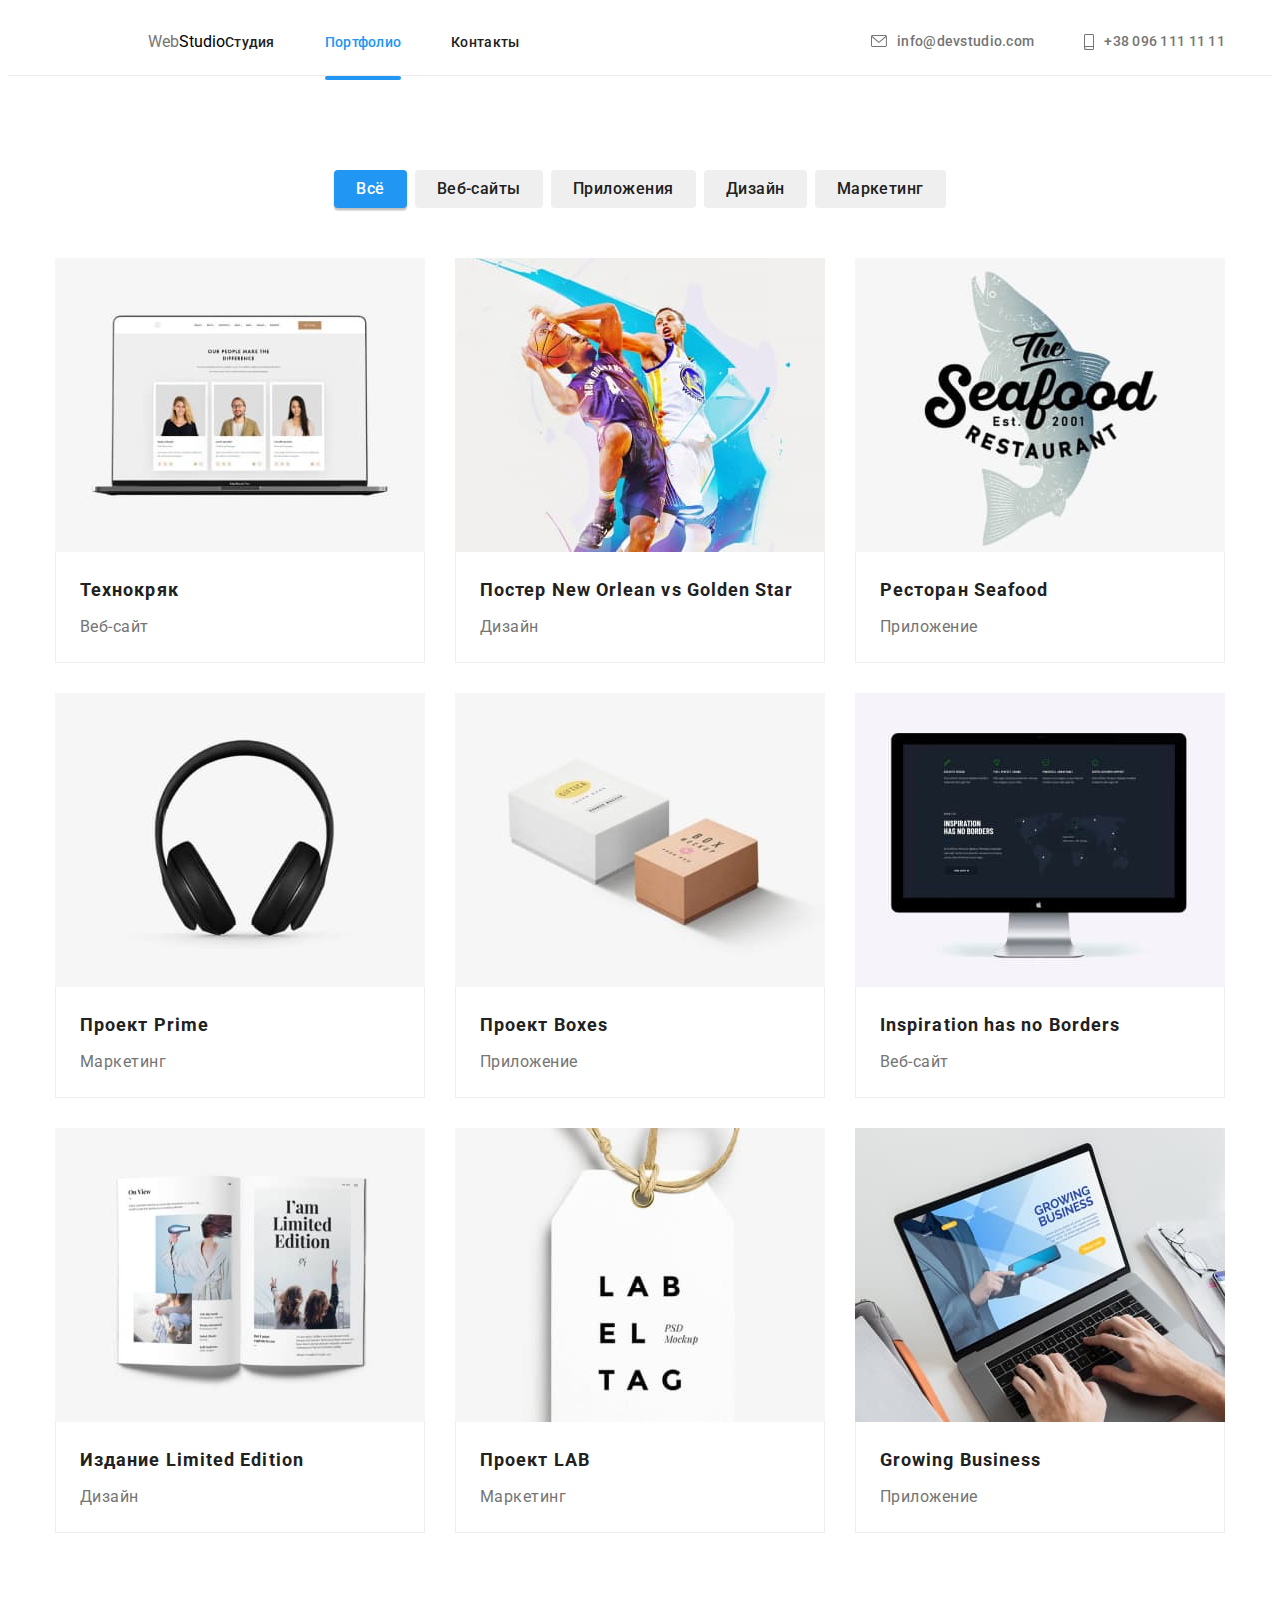
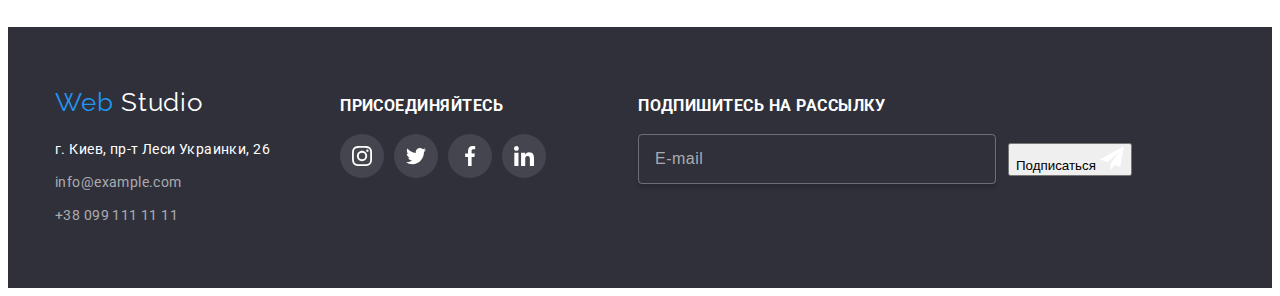
==== commit 8afffe75: "configure Prettier" ====
--- a/portfolio.html
+++ b/portfolio.html
@@ -24,23 +24,25 @@
     <!-- header -->
     <header class="header">
       <div class="header-container container">
-        <a class="logo" href="./index.html"
-          >Web<span class="logo-accent-header">Studio</span>
+        <a class="logo" href="./index.html"></a>
+          Web
+          <span class="logo-accent-header">Studio</span>
         </a>
         <!-- !!!Лого вне nav потому что в hw-08 nav будет скрыт display non!!! -->
         <nav class="nav">
           <ul class="list-nav-header">
             <li class="list-nav-header-item">
-              <a class="link list-nav-header-item-link" href="./index.html"
-                >Студия</a
-              >
+              <a class="link list-nav-header-item-link" href="./index.html">
+                Студия
+              </a>
             </li>
             <li class="list-nav-header-item">
               <a
                 class="link list-nav-header-item-link current"
                 href="./portfolio.html"
-                >Портфолио</a
               >
+                Портфолио
+              </a>
             </li>
             <li class="list-nav-header-item">
               <a class="link list-nav-header-item-link" href="">Контакты</a>
@@ -56,8 +58,8 @@
               <svg class="envelope">
                 <use href="./images/icons/icons.svg#icon-envelope"></use>
               </svg>
-              info@devstudio.com</a
-            >
+              info@devstudio.com
+            </a>
           </li>
           <li class="list-contacts-header-item">
             <a
@@ -67,8 +69,8 @@
               <svg class="smartphone">
                 <use href="./images/icons/icons.svg#icon-smartphone"></use>
               </svg>
-              +38 096 111 11 11</a
-            >
+              +38 096 111 11 11
+            </a>
           </li>
         </ul>
       </div>
@@ -360,9 +362,10 @@
     <footer class="footer">
       <div class="footer-container container">
         <div class="footer-logo-adrress">
-          <a class="logo link" href="./index.html"
-            >Web<span class="logo-accent-footer">Studio</span></a
-          >
+          <a class="logo link" href="./index.html">
+            Web
+            <span class="logo-accent-footer">Studio</span>
+          </a>
           <address class="address">
             <ul class="list-address">
               <li class="list-address-item">
@@ -371,21 +374,23 @@
                   href="https://goo.gl/maps/VducrsW37EZ99G4x5"
                   target="_blank"
                   rel="noopener noreferrer"
-                  >г. Киев, пр-т Леси Украинки, 26</a
-                >
+                >
+                  г. Киев, пр-т Леси Украинки, 26
+                </a>
                 <!-- Prettier неудобно разрывает теги (например </a> на двух предыдущих строчках). Так и должно быть или лучше изменить настройки самого Prettier? -->
               </li>
               <li class="list-address-item">
                 <a
                   class="link link-contacts-footer"
                   href="mailto:info@example.com"
-                  >info@example.com</a
-                >
+                >
+                  info@example.com
+                </a>
               </li>
               <li class="list-address-item">
-                <a class="link link-contacts-footer" href="tel:+380991111111"
-                  >+38 099 111 11 11</a
-                >
+                <a class="link link-contacts-footer" href="tel:+380991111111">
+                  +38 099 111 11 11
+                </a>
               </li>
             </ul>
           </address>
@@ -396,9 +401,7 @@
             <li class="footer-join-list-link-social-item">
               <a class="footer-join-list-link-social-link" href="">
                 <svg
-                  class="
-                    footer-join-list-link-social-icon footer-join-icon-instagram
-                  "
+                  class="footer-join-list-link-social-icon footer-join-icon-instagram"
                 >
                   <use href="./images/icons/icons.svg#icon-instagram"></use>
                 </svg>
@@ -407,9 +410,7 @@
             <li class="footer-join-list-link-social-item">
               <a class="footer-join-list-link-social-link" href="">
                 <svg
-                  class="
-                    footer-join-list-link-social-icon footer-join-icon-twitter
-                  "
+                  class="footer-join-list-link-social-icon footer-join-icon-twitter"
                 >
                   <use href="./images/icons/icons.svg#icon-twitter"></use>
                 </svg>
@@ -418,9 +419,7 @@
             <li class="footer-join-list-link-social-item">
               <a class="footer-join-list-link-social-link" href="">
                 <svg
-                  class="
-                    footer-join-list-link-social-icon footer-join-icon-facebook
-                  "
+                  class="footer-join-list-link-social-icon footer-join-icon-facebook"
                 >
                   <use href="./images/icons/icons.svg#icon-facebook"></use>
                 </svg>
@@ -429,9 +428,7 @@
             <li class="footer-join-list-link-social-item">
               <a class="footer-join-list-link-social-link" href="">
                 <svg
-                  class="
-                    footer-join-list-link-social-icon footer-join-icon-linkedin
-                  "
+                  class="footer-join-list-link-social-icon footer-join-icon-linkedin"
                 >
                   <use href="./images/icons/icons.svg#icon-linkedin"></use>
                 </svg>
@@ -450,8 +447,8 @@
               id="subscription"
               required
             />
-            <label for="subscription"
-              ><button class="footer-form-btn" type="submit">
+            <label for="subscription">
+              <button class="footer-form-btn" type="submit">
                 Подписаться
                 <svg class="footer-btn-icon" width="24" height="24">
                   <use href="./images/icons/icons.svg#icon-subscribe"></use>
--- a/css/styles.css
+++ b/css/styles.css
@@ -1,7 +1,9 @@
 /* Вопросы легко найти введя в поиск: ????? (Всё что отмечено по другому - старые вопросы или личные комментарии) */
+
+/* root-start */
 :root {
-  --font-family-primary: "Roboto", sans-serif;
-  --font-family-secondary: "Raleway", sans-serif;
+  --font-family-primary: 'Roboto', sans-serif;
+  --font-family-secondary: 'Raleway', sans-serif;
   --border-form: 1px solid rgba(33, 33, 33, 0.2);
   --color-main: #757575;
   --color-white-primary: #ffffff;
@@ -28,7 +30,11 @@
   --shadow-modal-button: 0px 4px 4px rgba(0, 0, 0, 0.15);
   --timing-function: cubic-bezier(0.4, 0, 0.2, 1);
 }
-/* body */
+/* root-end */
+
+/* body-start */
+
+/* global-start */
 body {
   font-family: var(--font-family-primary), sans-serif;
   color: var(--color-main);
@@ -65,7 +71,6 @@
   text-decoration: none;
   color: inherit;
 }
-
 .list {
   list-style: none;
 }
@@ -76,7 +81,6 @@
   margin: -1px;
   border: 0;
   padding: 0;
-
   white-space: nowrap;
   clip-path: inset(100%);
   clip: rect(0 0 0 0);
@@ -91,8 +95,9 @@
   margin-right: auto;
   /* margin: 0 auto; */
 }
-
-/* header */
+/* global-end */
+
+/* header-start */
 .header {
   border-bottom: 1px solid #ececec;
   padding-top: 24px;
@@ -102,7 +107,6 @@
   display: flex;
   align-items: center;
 }
-
 .logo {
   font-family: var(--font-family-secondary);
   font-size: 26px;
@@ -144,7 +148,7 @@
   transition: color 250ms var(--timing-function);
 }
 .list-nav-header-item-link.current::after {
-  content: "";
+  content: '';
   display: block;
   justify-content: center;
   position: absolute;
@@ -201,9 +205,13 @@
   fill: var(--color-accent-primary);
   transition: fill 250ms var(--timing-function);
 }
-
-/* main */
-/* hero */
+/* header-end */
+
+/* index.html-start */
+
+/* main-start */
+
+/* hero-start */
 .section-hero {
   background-color: var(--color-background-primary);
   max-width: 1600px;
@@ -248,7 +256,9 @@
   box-shadow: var(--shadow-section-hero-button);
   border-radius: 4px;
 }
-/* advantages */
+/* hero-end */
+
+/* advantages-start */
 .section-advantages {
   padding: 94px 0;
 }
@@ -276,7 +286,6 @@
 }
 .list-section-advantages-item-title {
   font-size: 14px;
-  /* !!! Возможно нужно будет вписать font-weight после сброса !!!*/
   line-height: 1.14;
   text-transform: uppercase;
   color: var(--color-dark-primary);
@@ -288,7 +297,9 @@
   letter-spacing: 0.03em;
   color: var(--color-main);
 }
-/* activities */
+/* advantages-end */
+
+/* activities-start */
 .section-activities {
   padding-bottom: 94px;
 }
@@ -328,7 +339,9 @@
   text-transform: uppercase;
   color: var(--color-white-primary);
 }
-/* team */
+/* activities-end */
+
+/* team-start */
 .section-team {
   padding: 94px 0;
   background-color: var(--color-background-secondary);
@@ -388,7 +401,9 @@
 .link-social-item:not(:last-child) {
   margin-right: 10px;
 }
-/* сlients */
+/* team-end */
+
+/* сlients-start */
 .section-clients {
   padding-top: 94px;
   padding-bottom: 94px;
@@ -453,8 +468,11 @@
   fill: var(--color-icon-primary);
   transition: fill 250ms var(--timing-function);
 }
-/* portfolio.html */
-/* examples */
+/* сlients-end */
+
+/* portfolio.html-start */
+
+/* examples-start */
 .section-examples {
   padding: 94px 0;
 }
@@ -561,7 +579,13 @@
   letter-spacing: 0.03em;
   color: var(--color-main);
 }
-/* footer */
+/* examples-end */
+
+/* portfolio.html-end */
+
+/* main-end */
+
+/* footer-start */
 .footer {
   background-color: var(--color-background-primary);
   padding-top: 60px;
@@ -640,48 +664,40 @@
   height: 20px;
   fill: var(--color-white-primary);
 }
-
 .footer-form-container {
   margin-left: 92px;
 }
-
 .footer-form {
   display: flex;
   align-items: center;
 }
-
 .footer-form-field {
   width: 358px;
   height: 50px;
   padding-left: 16px;
   margin-right: 12px;
-
   color: var(--color-white-primary);
   background-color: transparent;
   border: 1px solid rgba(255, 255, 255, 0.3);
   box-shadow: var(--shadow-modal-button);
   border-radius: 4px;
 }
-
 .footer-form-field::placeholder {
   font-size: 16px;
   line-height: 1.25;
   letter-spacing: 0.03em;
   color: rgba(255, 255, 255, 0.6);
 }
-
-.footer-form-btn {
+.footer-form-button {
   display: flex;
   align-items: center;
   justify-content: center;
   width: 200px;
   height: 50px;
-
   font-weight: 700;
   font-size: 16px;
   line-height: 1.87;
   letter-spacing: 0.06em;
-
   color: var(--color-white-primary);
   background-color: var(--color-accent-primary);
   border-color: transparent;
@@ -689,12 +705,12 @@
   box-shadow: var(--shadow-modal-button);
   cursor: pointer;
 }
-
-.footer-btn-icon {
+.footer-button-icon {
   margin-left: 10px;
 }
-
-/* modal */
+/* footer-end */
+
+/* modal-start */
 .backdrop {
   position: fixed;
   top: 0;
@@ -706,7 +722,6 @@
     visibility 250ms var(--timing-function);
   transition: background-color 250ms var(--timing-function);
 }
-
 .modal {
   position: absolute;
   top: 50%;
@@ -721,7 +736,6 @@
   transition: box-shadow 250ms var(--timing-function);
   transition: transform 250ms var(--timing-function);
 }
-
 .backdrop.is-hidden .modal {
   transform: translate(-50%, -50%) scale(0.7);
 }
@@ -737,29 +751,23 @@
   display: flex;
   align-items: center;
   justify-content: center;
-
   width: 30px;
   height: 30px;
   padding: 0;
-
   background-color: var(--color-white-primary);
   border: 1px solid rgba(0, 0, 0, 0.1);
   border-radius: 50%;
   cursor: pointer;
 }
-
-/* newform */
 .button-close:focus,
 .button-close:hover {
   fill: var(--color-accent-primary);
 }
-
 .modal-form {
   display: flex;
   flex-direction: column;
   margin: 40px;
 }
-
 .form-title {
   margin-bottom: 12px;
   font-weight: 700;
@@ -769,7 +777,6 @@
   letter-spacing: 0.03em;
   color: var(--color-dark-primary);
 }
-
 .form-field {
   margin-bottom: 10px;
   font-size: 12px;
@@ -777,13 +784,11 @@
   letter-spacing: 0.01em;
   color: var(--color-main);
 }
-
 .form-input-wrapper {
   position: relative;
   display: block;
   margin-top: 4px;
 }
-
 .form-input {
   width: 100%;
   height: 40px;
@@ -792,19 +797,16 @@
   border: var(--border-form);
   transition: border 250ms var(--timing-function);
 }
-
 .form-input:focus {
   outline: none;
   border-color: var(--color-accent-primary);
 }
-
 .message-field {
   font-size: 12px;
   line-height: 1.16;
   letter-spacing: 0.01em;
   color: var(--color-main);
 }
-
 .message-input {
   width: 100%;
   height: 120px;
@@ -816,16 +818,13 @@
   resize: none;
   transition: border 250ms var(--timing-function);
 }
-
 .message-input:focus {
   outline: none;
   border-color: var(--color-accent-primary);
 }
-
 .message-input::placeholder {
   color: var(--color-placeholder);
 }
-
 .form-input-icon {
   position: absolute;
   top: 50%;
@@ -834,12 +833,10 @@
   transform: translateY(-50%);
   transition: fill 250ms var(--timing-function);
 }
-
 .form-input:focus + .form-input-icon {
   border: var(--color-accent-primary);
   fill: var(--color-accent-primary);
 }
-
 .form-checkbox-label {
   display: flex;
   justify-content: center;
@@ -850,18 +847,16 @@
   font-weight: 400;
   font-size: 14px;
 }
-
 .form-checkbox-label::before {
   display: block;
   width: 16px;
   height: 15px;
   margin-right: 7px;
-  content: "";
+  content: '';
   border: 2px solid var(--color-dark-primary);
   border-radius: 2px;
   transition: border 250ms var(--timing-function);
 }
-
 .form-checkbox:checked + .form-checkbox-label::before {
   background-image: url(../images/icons/icon-check.svg);
   background-repeat: no-repeat;
@@ -870,28 +865,23 @@
   border-color: transparent;
   background-size: contain;
 }
-
 .form-checkbox:focus + .form-checkbox-label::before {
   border-color: var(--color-accent-primary);
 }
-
 .checkbox-link {
   text-decoration: underline;
   color: var(--color-accent-primary);
 }
-
-.modal-form-btn {
+.modal-form-button {
   display: block;
   padding: 10px 56px;
   margin-left: auto;
   margin-right: auto;
   margin-top: 30px;
-
   font-weight: 700;
   font-size: 16px;
   line-height: 1.87;
   letter-spacing: 0.06em;
-
   color: var(--color-white-primary);
   background-color: var(--color-button-background);
   border-color: transparent;
@@ -899,6 +889,9 @@
   box-shadow: var(--shadow-modal-button);
   cursor: pointer;
 }
+/* modal-end */
+
+/* body-end */
 
 /* Q&A history
 Нужно ли использовать сброс:
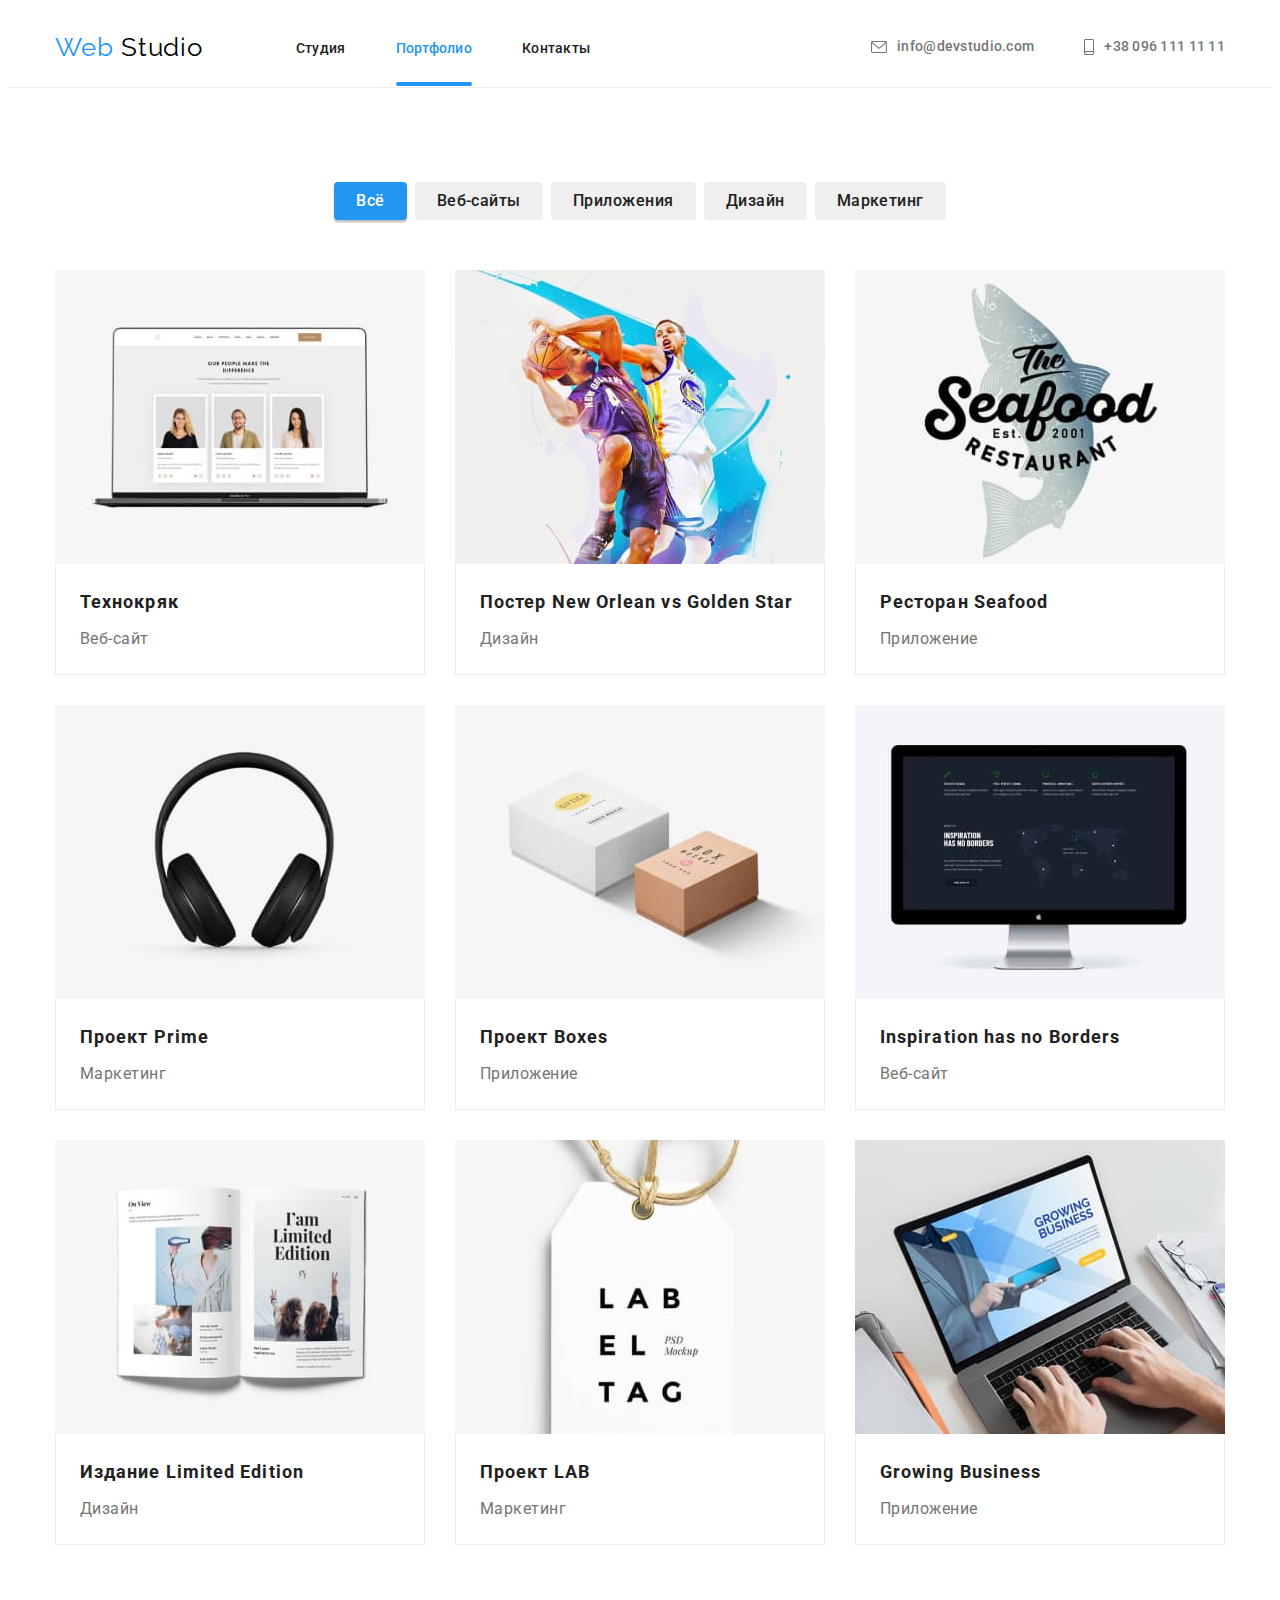
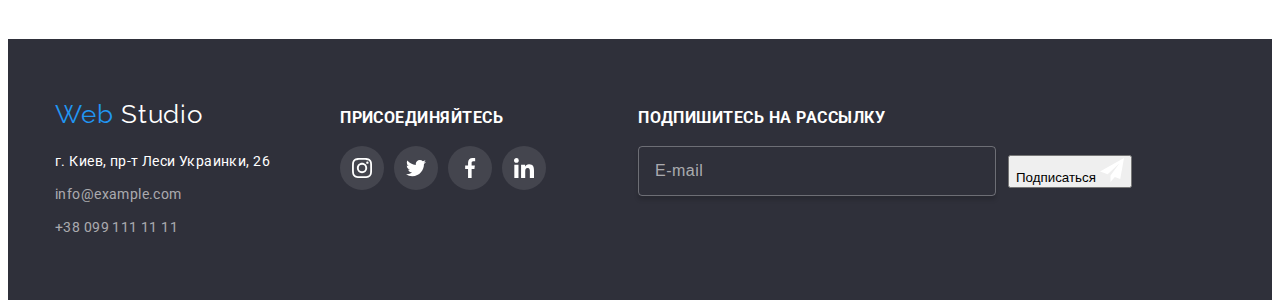
==== commit e5fdb339: "fix logo" ====
--- a/portfolio.html
+++ b/portfolio.html
@@ -5,7 +5,7 @@
     <meta charset="UTF-8" />
     <meta http-equiv="X-UA-Compatible" content="IE=edge" />
     <meta name="viewport" content="width=device-width, initial-scale=1.0" />
-    <title>Студия</title>
+    <title>Portfolio 2.1.6.</title>
     <link rel="preconnect" href="https://fonts.gstatic.com" />
     <link
       rel="stylesheet"
@@ -24,7 +24,7 @@
     <!-- header -->
     <header class="header">
       <div class="header-container container">
-        <a class="logo" href="./index.html"></a>
+        <a class="logo" href="./index.html">
           Web
           <span class="logo-accent-header">Studio</span>
         </a>
